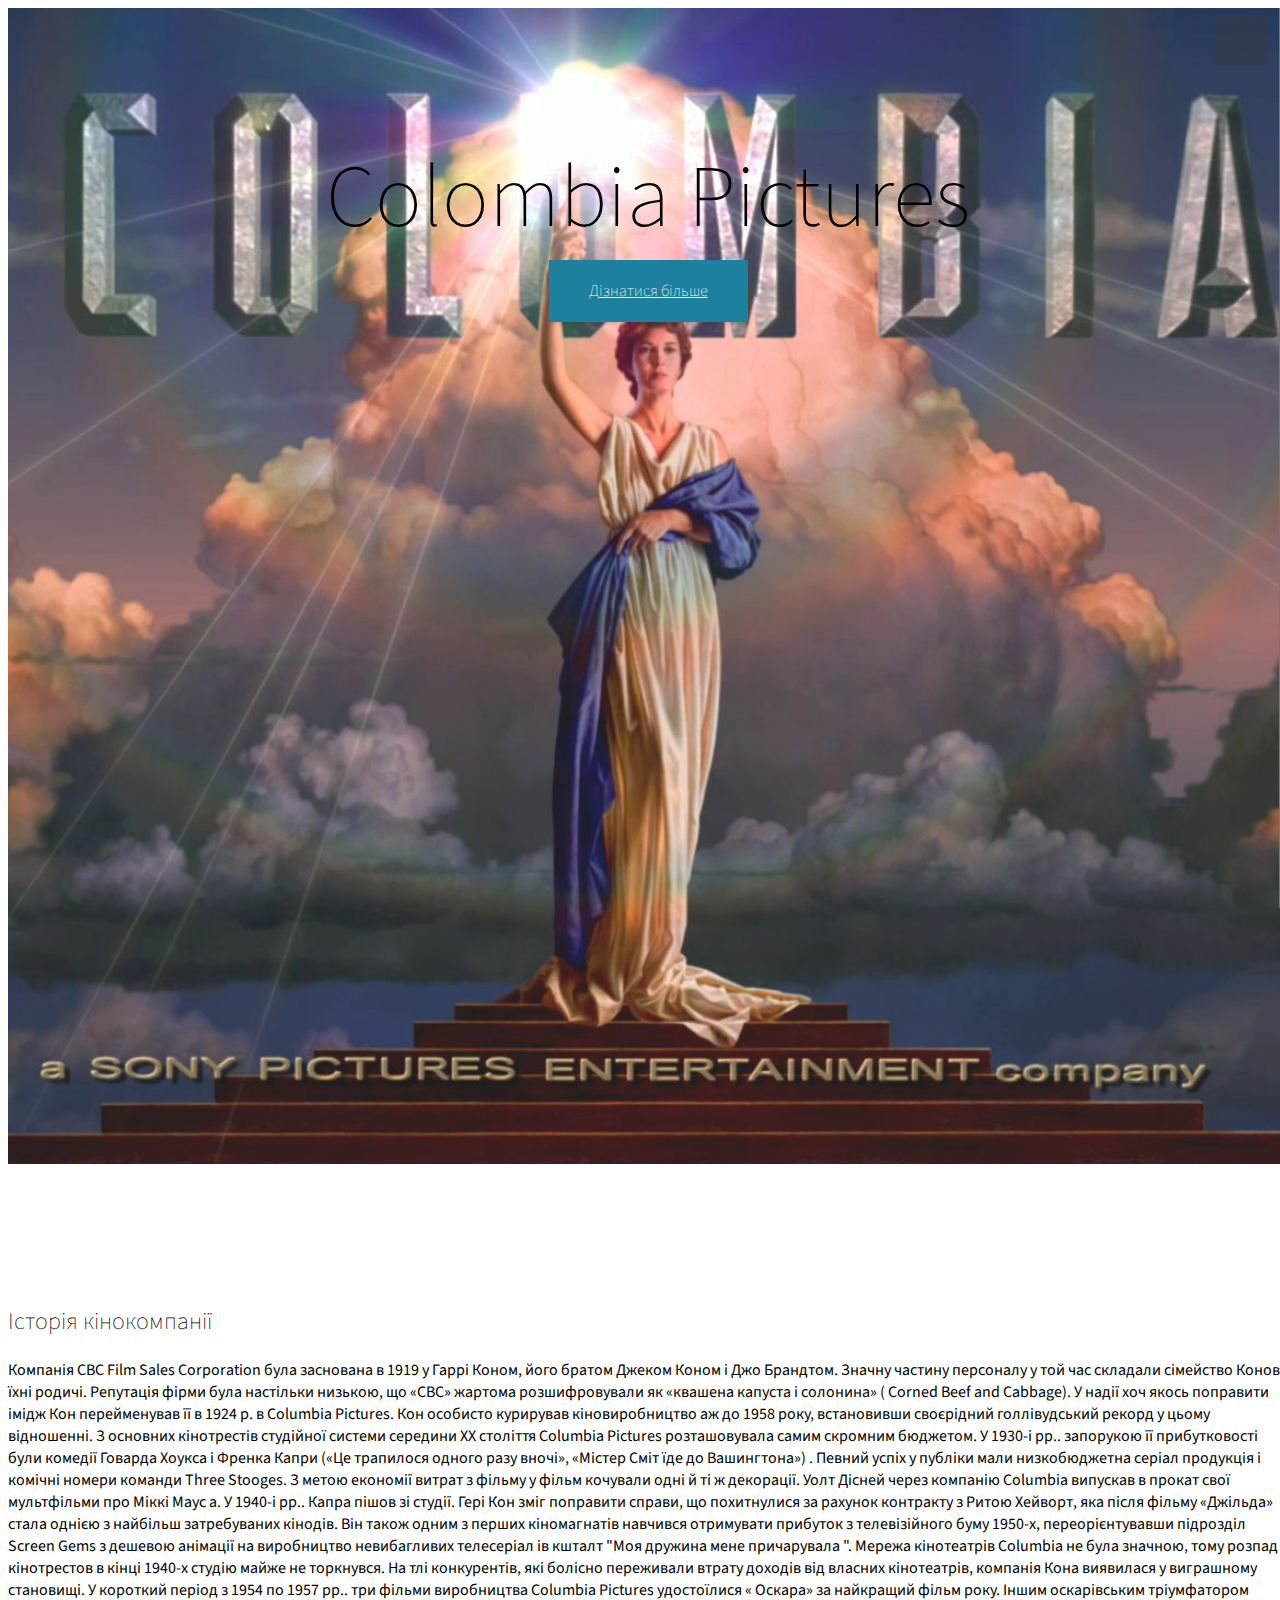
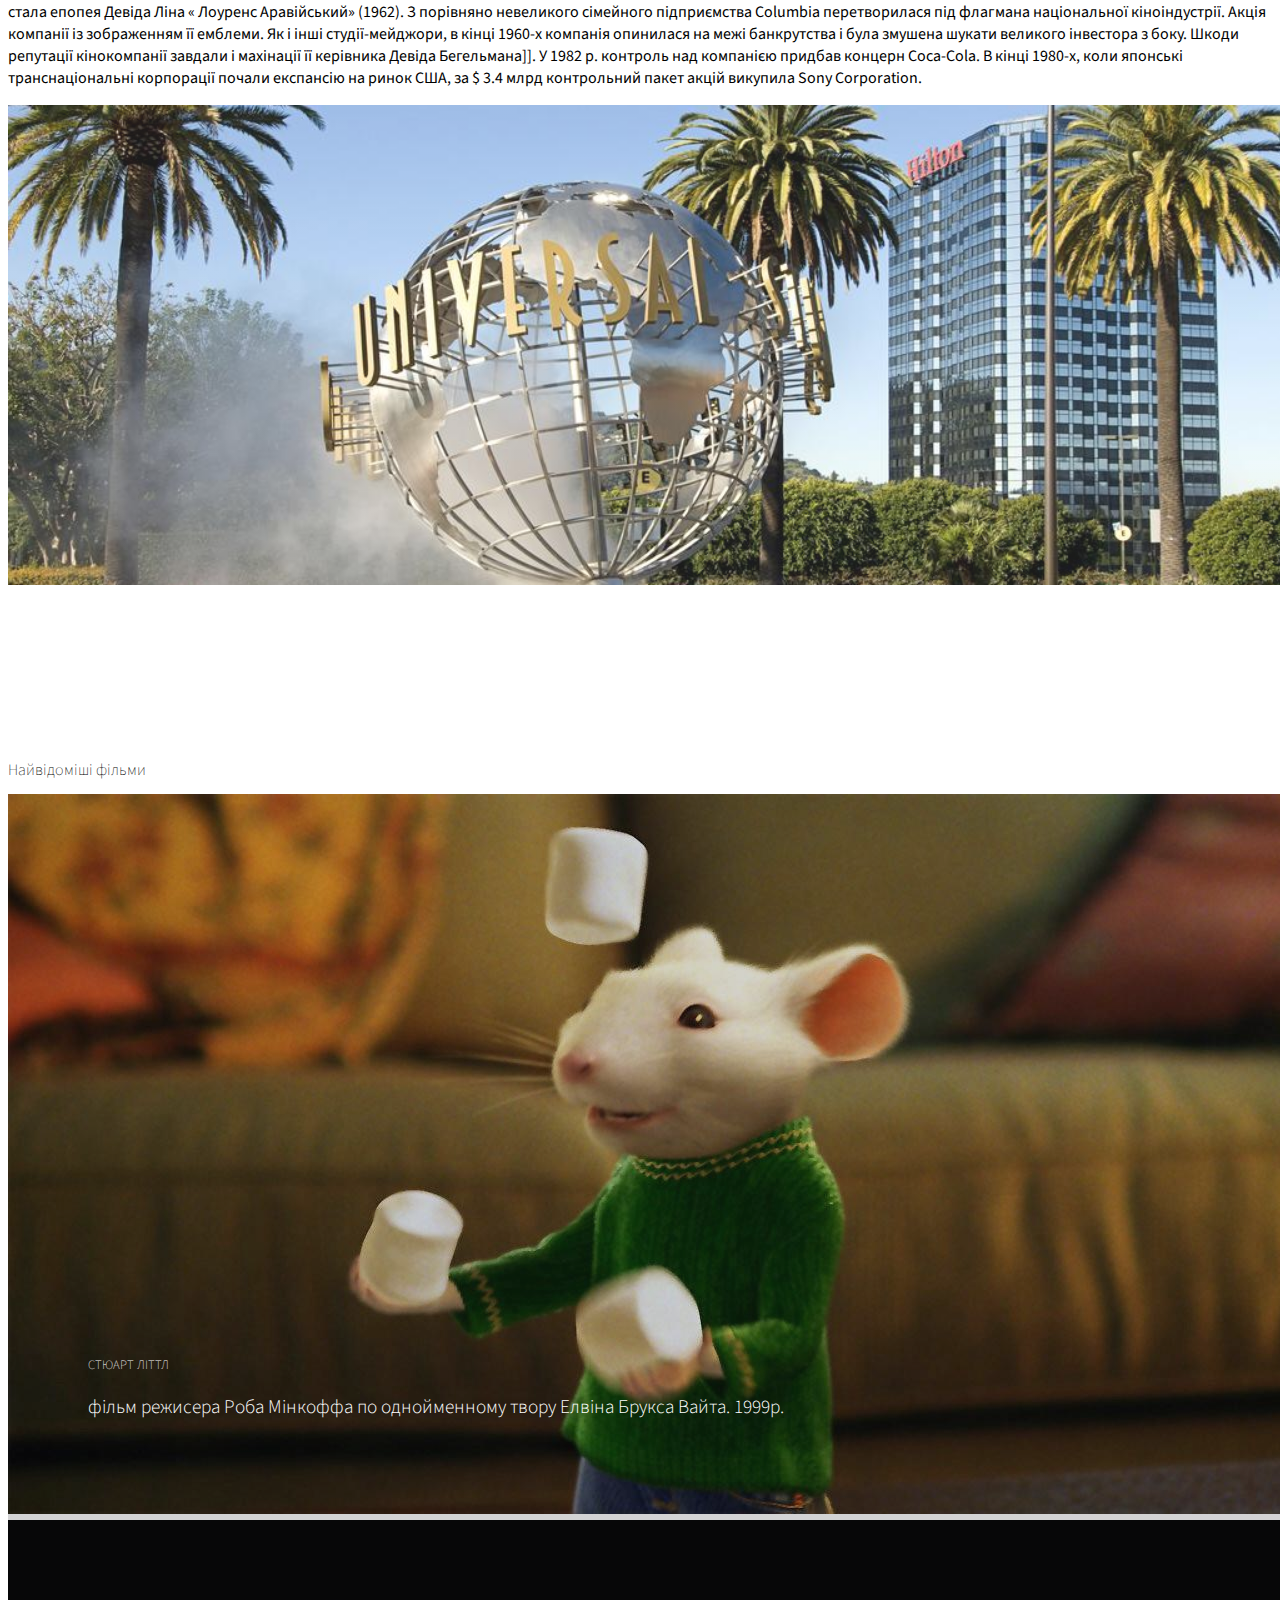
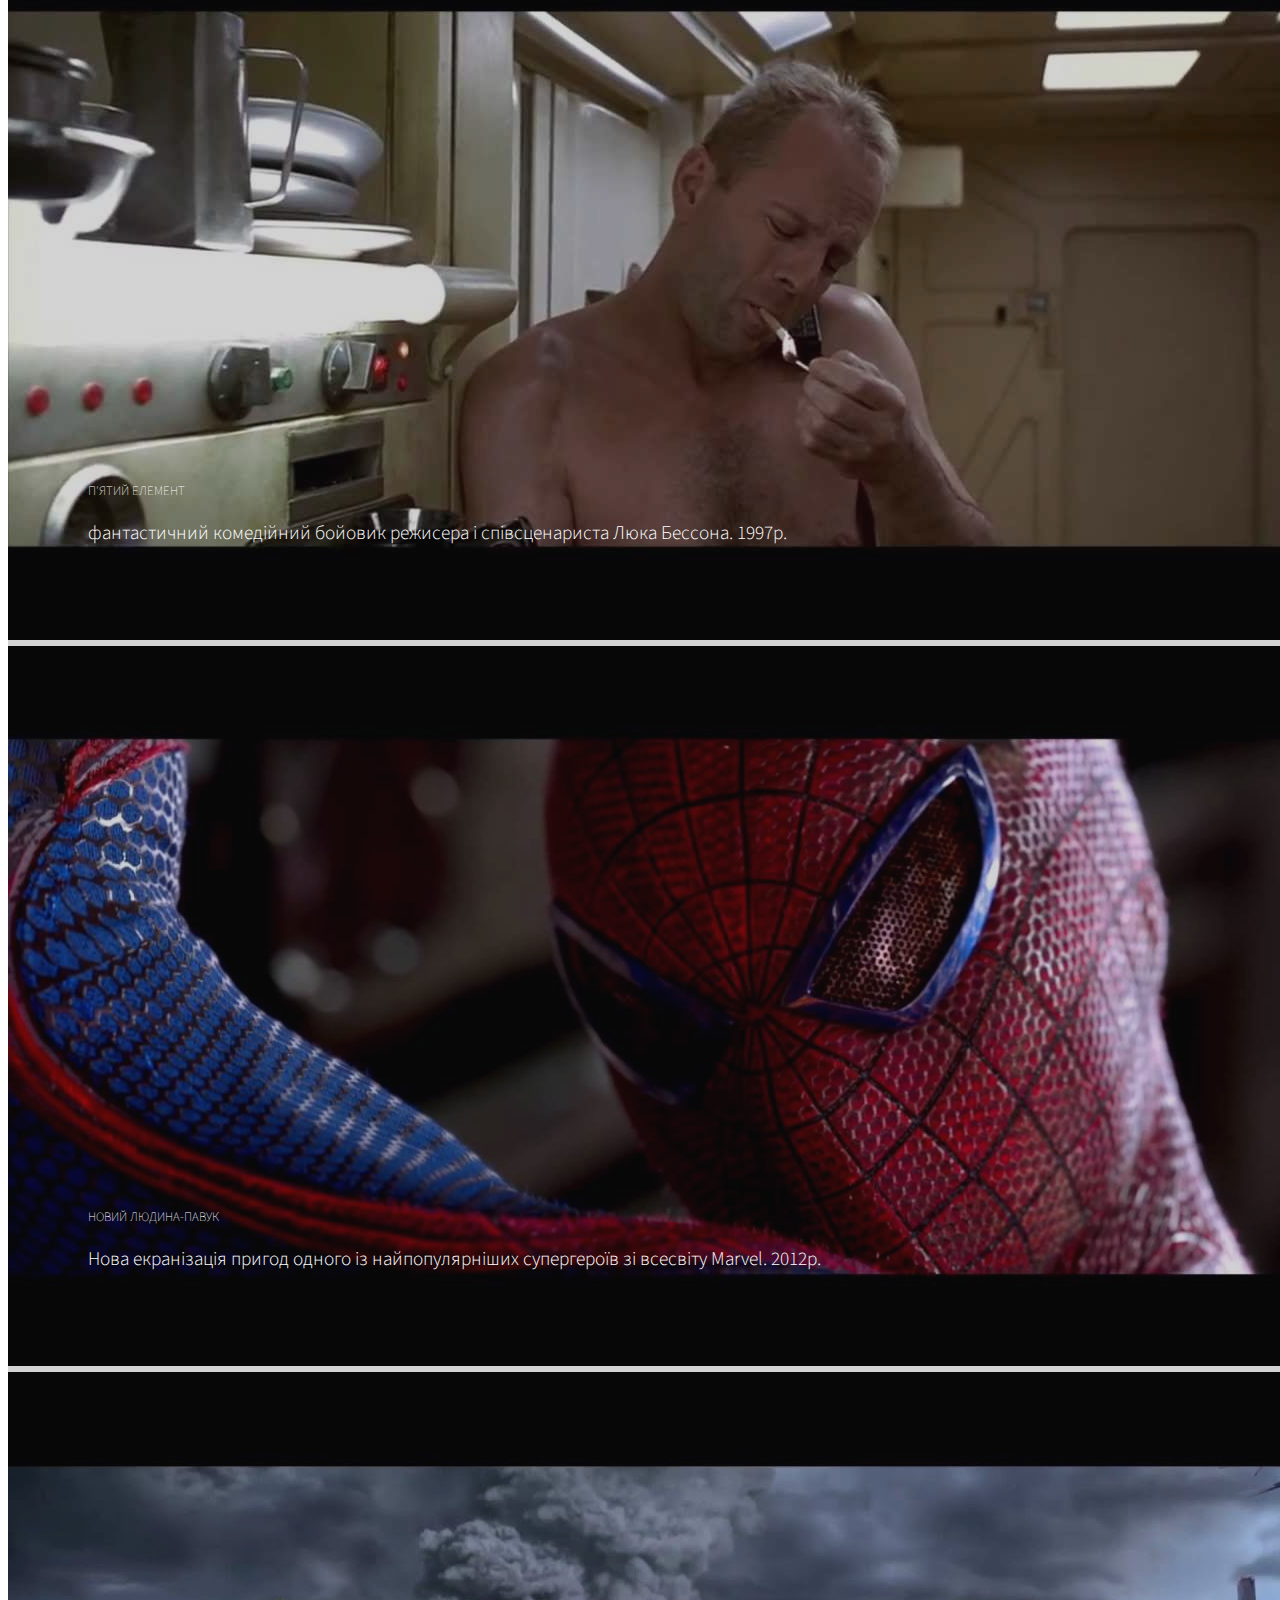
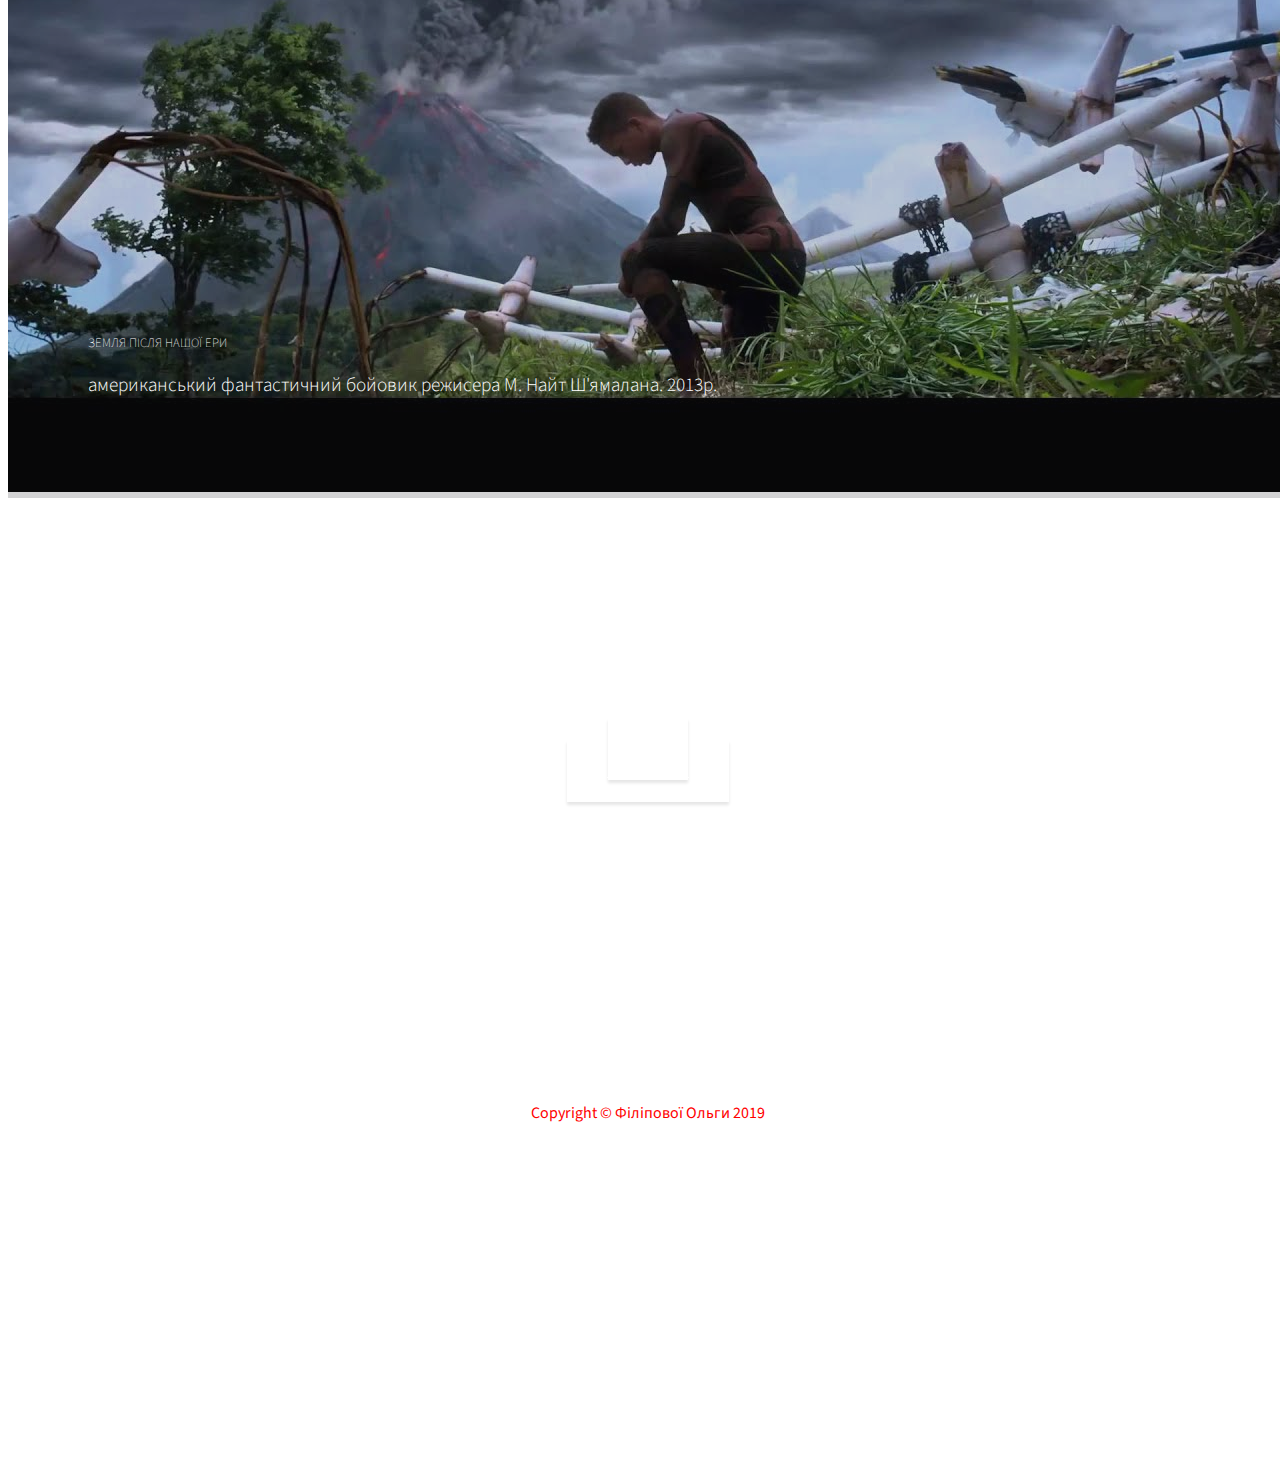
==== index.html @ 661732c3 "Add files via upload" ====
<!DOCTYPE html>
<html lang="en">

<head>

  <meta charset="utf-8">
  <meta name="viewport" content="width=device-width, initial-scale=1, shrink-to-fit=no">
  <meta name="description" content="">
  <meta name="author" content="">

  <title>Stylish Portfolio - Start Bootstrap Template</title>

  <!-- Bootstrap Core CSS -->
  <link href="vendor/bootstrap/css/bootstrap.min.css" rel="stylesheet">

  <!-- Custom Fonts -->
  <link href="vendor/fontawesome-free/css/all.min.css" rel="stylesheet" type="text/css">
  <link href="https://fonts.googleapis.com/css?family=Source+Sans+Pro:300,400,700,300italic,400italic,700italic" rel="stylesheet" type="text/css">
  <link href="vendor/simple-line-icons/css/simple-line-icons.css" rel="stylesheet">

  <!-- Custom CSS -->
  <link href="css/stylish-portfolio.min.css" rel="stylesheet">

</head>

<body id="page-top">

  <!-- Navigation -->
  <a class="menu-toggle rounded" href="#">
    <i class="fas fa-bars"></i>
  </a>
  <nav id="sidebar-wrapper">
    <ul class="sidebar-nav">
      <li class="sidebar-brand">
        <a class="js-scroll-trigger" href="#page-top">Colombia Pictures</a>
      </li>
      <li class="sidebar-nav-item">
        <a class="js-scroll-trigger" href="#page-top">Головна</a>
      </li>
      <li class="sidebar-nav-item">
        <a class="js-scroll-trigger" href="#about">Історія</a>
      </li>
      <li class="sidebar-nav-item">
      
      </li>
      <li class="sidebar-nav-item">
        <a class="js-scroll-trigger" href="#portfolio">Фільми</a>
      </li>
      <li class="sidebar-nav-item">
        <a class="js-scroll-trigger" href="#footer">Контакти</a>
      </li>
    </ul>
  </nav>

  <!-- Header -->
  <header class="masthead d-flex">
    <div class="container text-center">
	<center><h1 class="mb-1">Colombia Pictures</h1></center>
      
      <h3 class="mb-5">
      </h3>
     <center><a class="btn btn-primary btn-xl js-scroll-trigger" href="#about">Дізнатися більше</a></center>
    </div>
    <div class="overlay"></div>
  </header>

  <!-- About -->
  <section class="content-section bg-light" id="about">
    <div class="container text-center">
      <div class="row">
        <div class="col-lg-10 mx-auto">
          <h2>Історія кінокомпанії</h2>
          <p class="lead mb-5">Компанія CBC Film Sales Corporation була заснована в 1919 у Гаррі Коном, його братом Джеком Коном і Джо Брандтом. Значну частину персоналу у той час складали сімейство Конов і їхні родичі. Репутація фірми була настільки низькою, що «CBC» жартома розшифровували як «квашена капуста і солонина» ( Corned Beef and Cabbage). У надії хоч якось поправити імідж Кон перейменував її в 1924 р. в Columbia Pictures. Кон особисто курирував кіновиробництво аж до 1958 року, встановивши своєрідний голлівудський рекорд у цьому відношенні.

З основних кінотрестів студійної системи середини XX століття Columbia Pictures розташовувала самим скромним бюджетом. У 1930-і рр.. запорукою її прибутковості були комедії Говарда Хоукса і Френка Капри («Це трапилося одного разу вночі», «Містер Сміт їде до Вашингтона») . Певний успіх у публіки мали низкобюджетна серіал продукція і комічні номери команди Three Stooges. З метою економії витрат з фільму у фільм кочували одні й ті ж декорації. Уолт Дісней через компанію Columbia випускав в прокат свої мультфільми про Міккі Маус а.

У 1940-і рр.. Капра пішов зі студії. Гері Кон зміг поправити справи, що похитнулися за рахунок контракту з Ритою Хейворт, яка після фільму «Джільда» стала однією з найбільш затребуваних кінодів. Він також одним з перших кіномагнатів навчився отримувати прибуток з телевізійного буму 1950-х, переорієнтувавши підрозділ Screen Gems з дешевою анімації на виробництво невибагливих телесеріал ів кшталт "Моя дружина мене причарувала ".

Мережа кінотеатрів Columbia не була значною, тому розпад кінотрестов в кінці 1940-х студію майже не торкнувся. На тлі конкурентів, які болісно переживали втрату доходів від власних кінотеатрів, компанія Кона виявилася у виграшному становищі. У короткий період з 1954 по 1957 рр.. три фільми виробництва Columbia Pictures удостоїлися « Оскара» за найкращий фільм року. Іншим оскарівським тріумфатором стала епопея Девіда Ліна « Лоуренс Аравійський» (1962). З порівняно невеликого сімейного підприємства Columbia перетворилася під флагмана національної кіноіндустрії.


Акція компанії із зображенням її емблеми.
Як і інші студії-мейджори, в кінці 1960-х компанія опинилася на межі банкрутства і була змушена шукати великого інвестора з боку. Шкоди репутації кінокомпанії завдали і махінації її керівника Девіда Бегельмана]]. У 1982 р. контроль над компанією придбав концерн Coca-Cola. В кінці 1980-х, коли японські транснаціональні корпорації почали експансію на ринок США, за $ 3.4 млрд контрольний пакет акцій викупила Sony Corporation.
            


  <!-- Callout -->
  <section class="callout">
    <div class="container text-center">
      
    </div>
  </section>

  <!-- Portfolio -->
  <section class="content-section" id="portfolio">
    <div class="container">
      <div class="content-section-heading text-center">
        <h3 class="text-secondary mb-0">Portfolio</h3>
        <h2 class="mb-5">Найвідоміші фільми</h2>
		
      </div>
      <div class="row no-gutters">
        <div class="col-lg-6">
          <a class="portfolio-item" href="#">
            <span class="caption">
              <span class="caption-content">
                <left-side><h2>Стюарт Літтл</h2></left-side>
                <p class="mb-0">фільм режисера Роба Мінкоффа по однойменному твору Елвіна Брукса Вайта. 1999р.</p>
              </span>
            </span>
            <img class="img-fluid" src="img/portfolio-1.jpg" alt="">
          </a>
        </div>
        <div class="col-lg-6">
          <a class="portfolio-item" href="#">
            <span class="caption">
              <span class="caption-content">
                <right-side><h2>П'ятий елемент</h2></right-side>
                <p class="mb-0"> фантастичний комедійний бойовик режисера і співсценариста Люка Бессона. 1997р.</p>
              </span>
            </span>
            <img class="img-fluid" src="img/portfolio-2.jpg" alt="">
          </a>
        </div>
        <div class="col-lg-6">
          <a class="portfolio-item" href="#">
            <span class="caption">
              <span class="caption-content">
               <left-side><h2>Новий людина-павук</h2><left-side>
                <p class="mb-0">Нова екранізація пригод одного із найпопулярніших супергероїв зі всесвіту Marvel. 2012р.
</p>
              </span>
            </span>
            <img class="img-fluid" src="img/portfolio-3.jpg" alt="">
          </a>
        </div>
        <div class="col-lg-6">
          <a class="portfolio-item" href="#">
            <span class="caption">
              <span class="caption-content">
                <right-side><h2>Земля після нашої ери</h2></right-side>
                <p class="mb-0">американський фантастичний бойовик режисера М. Найт Ш'ямалана. 2013р.</p>
              </span>
            </span>
            <img class="img-fluid" src="img/portfolio-4.jpg" alt="">
          </a>
        </div>
      </div>
    </div>
  </section>

  <!-- Call to Action -->
  <section class="content-section bg-primary text-white">
    <div class="container text-center">
      <center><a href="#" class="btn btn-xl btn-dark"><div style="color:black">На початок!</a></center>
    </div>
  </section>
<!-- Footer -->
 <section class="content-section bg-light" id="footer">
  <footer class="footer text-center">
    
      </ul>
     <center><div style="color:red"<p class="text-muted small mb-0">Copyright &copy; Філіпової Ольги 2019</p></center>
    </div>
  </footer>

  <!-- Scroll to Top Button-->
  <a class="scroll-to-top rounded js-scroll-trigger" href="#page-top">
    <i class="fas fa-angle-up"></i>
  </a>

  <!-- Bootstrap core JavaScript -->
  <script src="vendor/jquery/jquery.min.js"></script>
  <script src="vendor/bootstrap/js/bootstrap.bundle.min.js"></script>

  <!-- Plugin JavaScript -->
  <script src="vendor/jquery-easing/jquery.easing.min.js"></script>

  <!-- Custom scripts for this template -->
  <script src="js/stylish-portfolio.min.js"></script>

</body>

</html>
---- css/stylish-portfolio.min.css ----
/*!
 * Start Bootstrap - Stylish Portfolio v5.0.3 (https://startbootstrap.com/template-overviews/stylish-portfolio)
 * Copyright 2013-2019 Start Bootstrap
 * Licensed under MIT (https://github.com/BlackrockDigital/startbootstrap-stylish-portfolio/blob/master/LICENSE)
 */body,html{width:100%;height:100%}body{font-family:'Source Sans Pro'}.btn-xl{padding:1.25rem 2.5rem}.content-section{padding-top:7.5rem;padding-bottom:7.5rem}.content-section-heading h2{font-size:1rem}.content-section-heading h3{font-size:1rem;text-transform:uppercase}h1,h2,h3,h4,h5,h6{font-weight:100}.text-faded{color:rgba(255,255,255,.7)}.map{height:30rem}@media (max-width:992px){.map{height:75%}}.map iframe{pointer-events:none}.scroll-to-top{position:fixed;right:15px;bottom:15px;display:none;width:50px;height:50px;text-align:center;color:#fff;background:rgba(52,58,64,.5);line-height:45px}.scroll-to-top:focus,.scroll-to-top:hover{color:##00a7d6}.scroll-to-top:hover{background:#343a40}.scroll-to-top i{font-weight:800}.masthead{min-height:30rem;position:relative;display:table;width:100%;height:auto;padding-top:8rem;padding-bottom:8rem;background:-webkit-gradient(linear,left top,right top,from(rgba(255,255,255,.1)),to(rgba(255,255,255,.1))),url(../img/bg-masthead.jpg);background:linear-gradient(90deg,rgba(255,255,255,.1) 0,rgba(255,255,255,.1) 100%),url(../img/bg-masthead.jpg);background-position:center center;background-repeat:no-repeat;background-size:cover}.masthead h1{font-size:4rem;margin:0;padding:0}@media (min-width:992px){.masthead{height:100vh}.masthead h1{font-size:5.5rem}}#sidebar-wrapper{position:fixed;z-index:2;right:0;width:250px;height:100%;-webkit-transition:all .4s ease 0s;transition:all .4s ease 0s;-webkit-transform:translateX(250px);transform:translateX(250px);background:#1d809f;border-left:1px solid rgba(255,255,255,.1)}.sidebar-nav{position:absolute;top:0;width:250px;margin:0;padding:0;list-style:none}.sidebar-nav li.sidebar-nav-item a{display:block;text-decoration:none;color:#fff;padding:15px}.sidebar-nav li a:hover{text-decoration:none;color:#fff;background:rgba(255,255,255,.2)}.sidebar-nav li a:active,.sidebar-nav li a:focus{text-decoration:none}.sidebar-nav>.sidebar-brand{font-size:1.2rem;background:rgba(52,58,64,.1);height:80px;line-height:50px;padding-top:15px;padding-bottom:15px;padding-left:15px}.sidebar-nav>.sidebar-brand a{color:#fff}.sidebar-nav>.sidebar-brand a:hover{color:#fff;background:0 0}#sidebar-wrapper.active{right:250px;width:250px;-webkit-transition:all .4s ease 0s;transition:all .4s ease 0s}.menu-toggle{position:fixed;right:15px;top:15px;width:50px;height:50px;text-align:center;color:#fff;background:rgba(52,58,64,.5);line-height:50px;z-index:999}.menu-toggle:focus,.menu-toggle:hover{color:#fff}.menu-toggle:hover{background:#343a40}.service-icon{background-color:#fff;color:#1d809f;height:7rem;width:7rem;display:block;line-height:7.5rem;font-size:2.25rem;-webkit-box-shadow:0 3px 3px 0 rgba(0,0,0,.1);box-shadow:0 3px 3px 0 rgba(0,0,0,.1)}.callout{padding:15rem 0;background:-webkit-gradient(linear,left top,right top,from(rgba(255,255,255,.1)),to(rgba(255,255,255,.1))),url(../img/bg-callout.jpg);background:linear-gradient(90deg,rgba(255,255,255,.1) 0,rgba(255,255,255,.1) 100%),url(../img/bg-callout.jpg);background-position:center center;background-repeat:no-repeat;background-size:cover}.callout h2{font-size:3.5rem;font-weight:700;display:block;max-width:30rem}.portfolio-item{display:block;position:relative;overflow:hidden;max-width:530px;margin:auto auto 1rem}.portfolio-item .caption{display:-webkit-box;display:-ms-flexbox;display:flex;height:100%;width:100%;background-color:rgba(33,37,41,.2);position:absolute;top:0;bottom:0;z-index:1}.portfolio-item .caption .caption-content{color:#fff;margin:auto 2rem 2rem}.portfolio-item .caption .caption-content h2{font-size:.8rem;text-transform:uppercase}.portfolio-item .caption .caption-content p{font-weight:300;font-size:1.2rem}@media (min-width:992px){.portfolio-item{max-width:none;margin:0}.portfolio-item .caption{-webkit-transition:-webkit-clip-path .25s ease-out,background-color .7s;-webkit-clip-path:inset(0);clip-path:inset(0)}.portfolio-item .caption .caption-content{-webkit-transition:opacity .25s;transition:opacity .25s;margin-left:5rem;margin-right:5rem;margin-bottom:5rem}.portfolio-item img{-webkit-transition:-webkit-clip-path .25s ease-out;-webkit-clip-path:inset(-1px);clip-path:inset(-1px)}.portfolio-item:hover img{-webkit-clip-path:inset(2rem);clip-path:inset(2rem)}.portfolio-item:hover .caption{background-color:rgba(29,128,159,.9);-webkit-clip-path:inset(2rem);clip-path:inset(2rem)}}footer.footer{padding-top:5rem;padding-bottom:5rem}footer.footer .social-link{display:block;height:4rem;width:4rem;line-height:4.3rem;font-size:1.5rem;background-color:#1d809f;-webkit-transition:background-color .15s ease-in-out;transition:background-color .15s ease-in-out;-webkit-box-shadow:0 3px 3px 0 rgba(0,0,0,.1);box-shadow:0 3px 3px 0 rgba(0,0,0,.1)}footer.footer .social-link:hover{background-color:#155d74;text-decoration:none}a{color:#1d809f}a:active,a:focus,a:hover{color:#155d74}.btn-primary{background-color:#1d809f!important;border-color:#1d809f!important;color:#fff!important}.btn-primary:active,.btn-primary:focus,.btn-primary:hover{background-color:#155d74!important;border-color:#155d74!important}.btn-secondary{background-color:#ecb807!important;border-color:#ecb807!important;color:#fff!important}.btn-secondary:active,.btn-secondary:focus,.btn-secondary:hover{background-color:#ba9106!important;border-color:#ba9106!important}.btn-dark{color:#fff!important}.btn{-webkit-box-shadow:0 3px 3px 0 rgba(0,0,0,.1);box-shadow:0 3px 3px 0 rgba(0,0,0,.1);font-weight:100}.bg-primary{background-color:#ffffff!important}.text-primary{color:#1d809f!important}.text-secondary{color:#ffffff!important}
  h1
  {
	  color: white
	  center
	  
  }
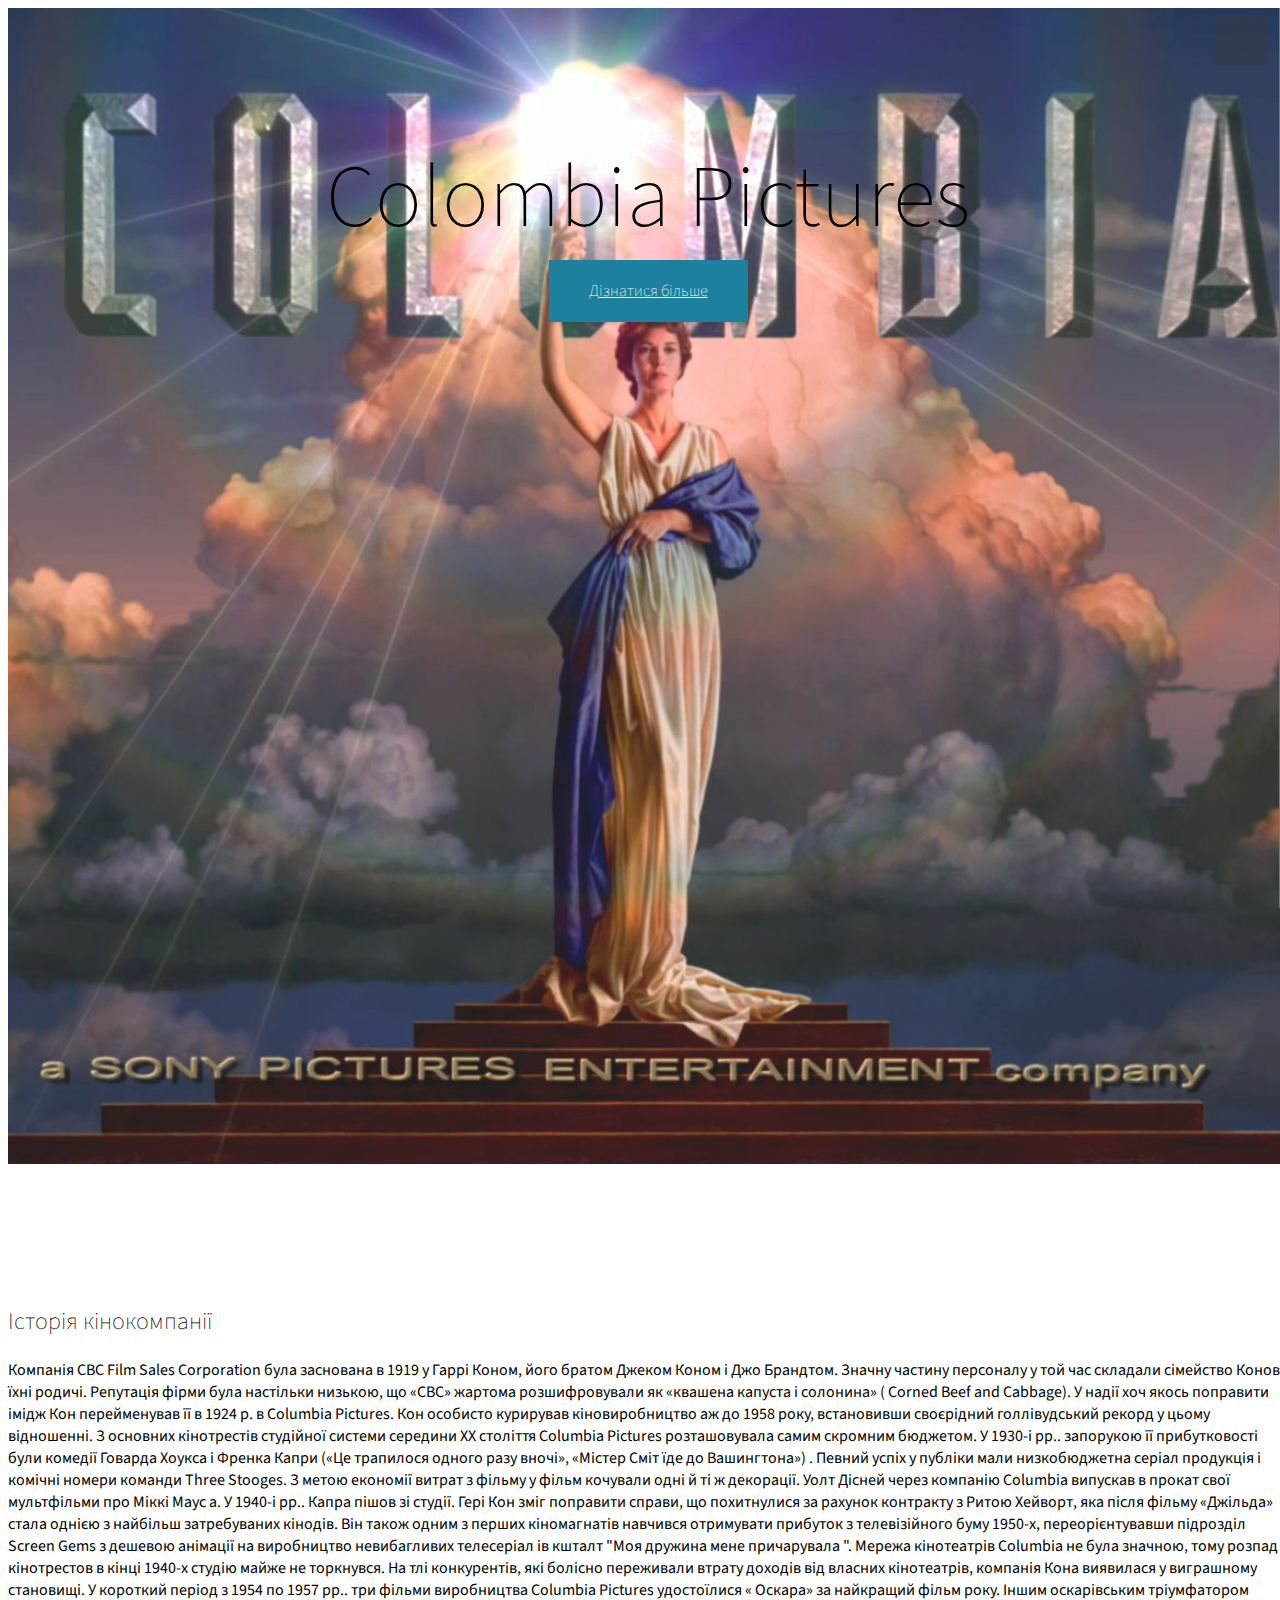
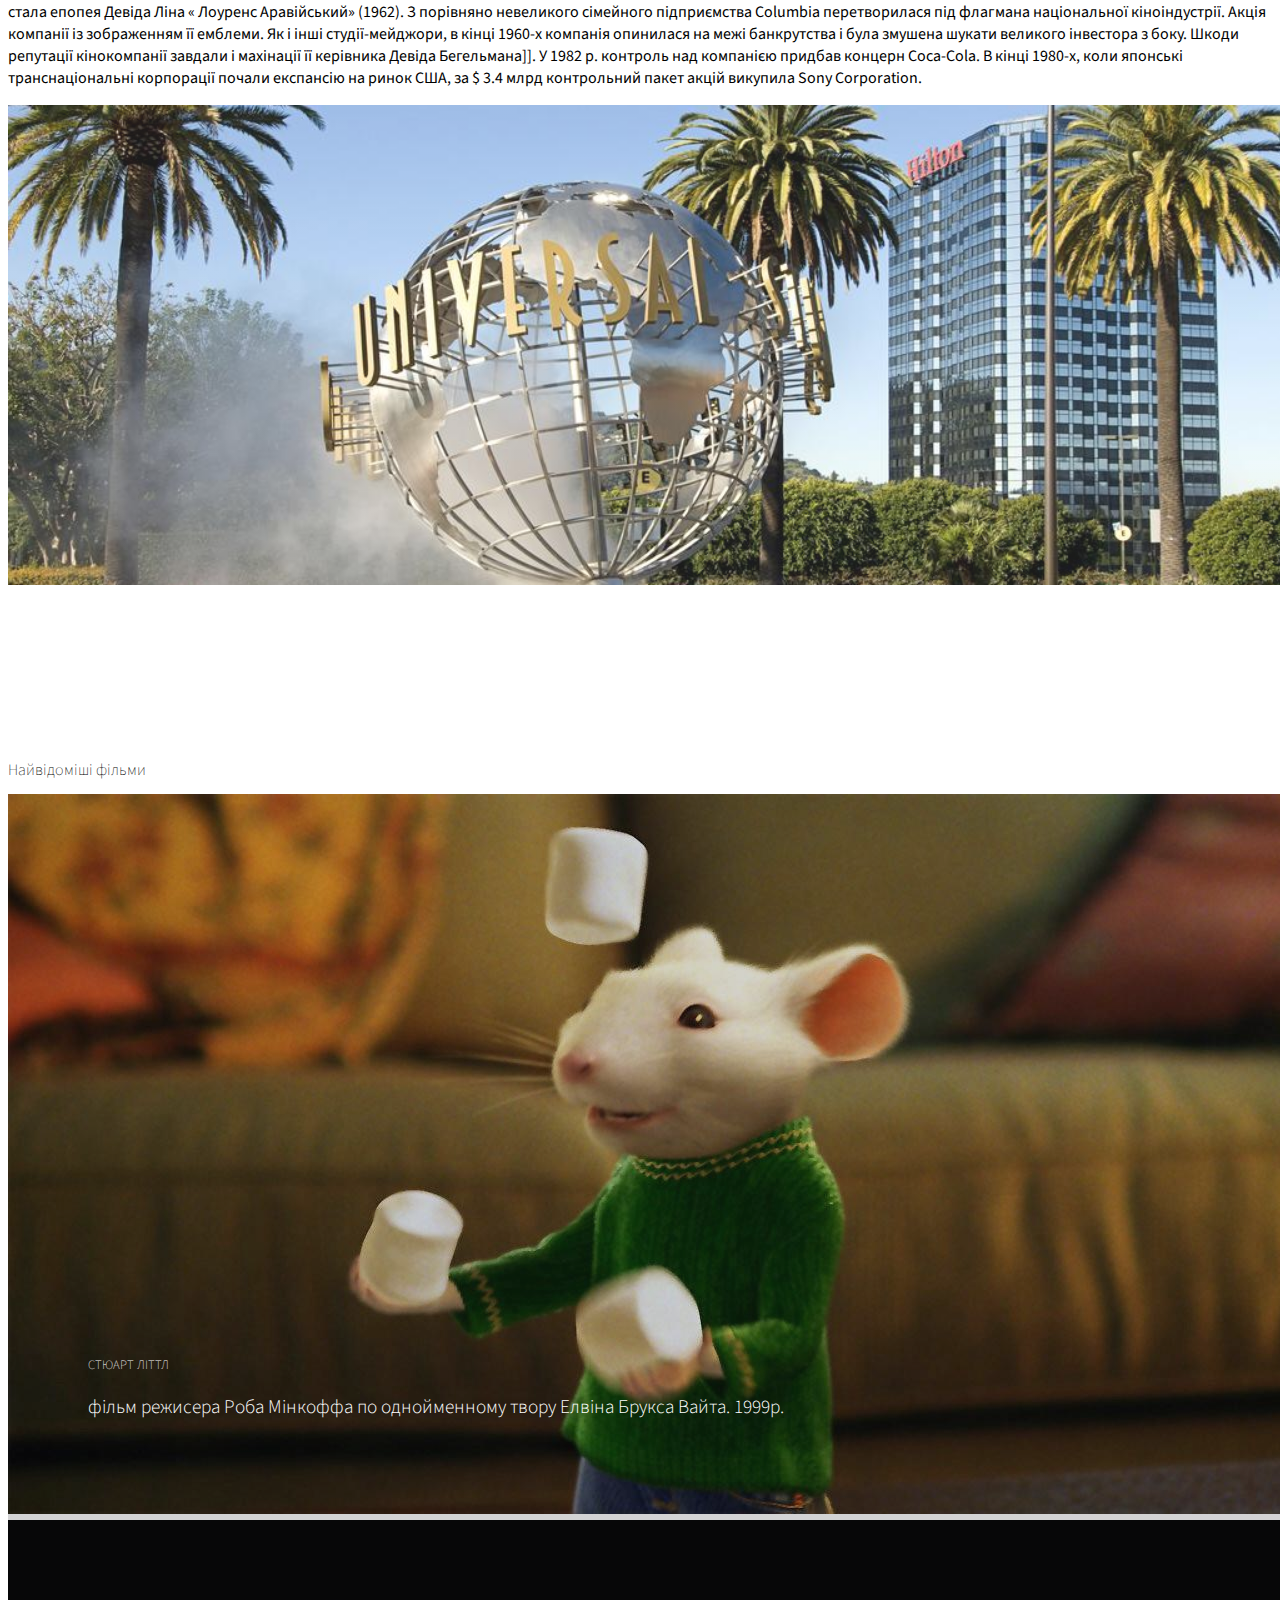
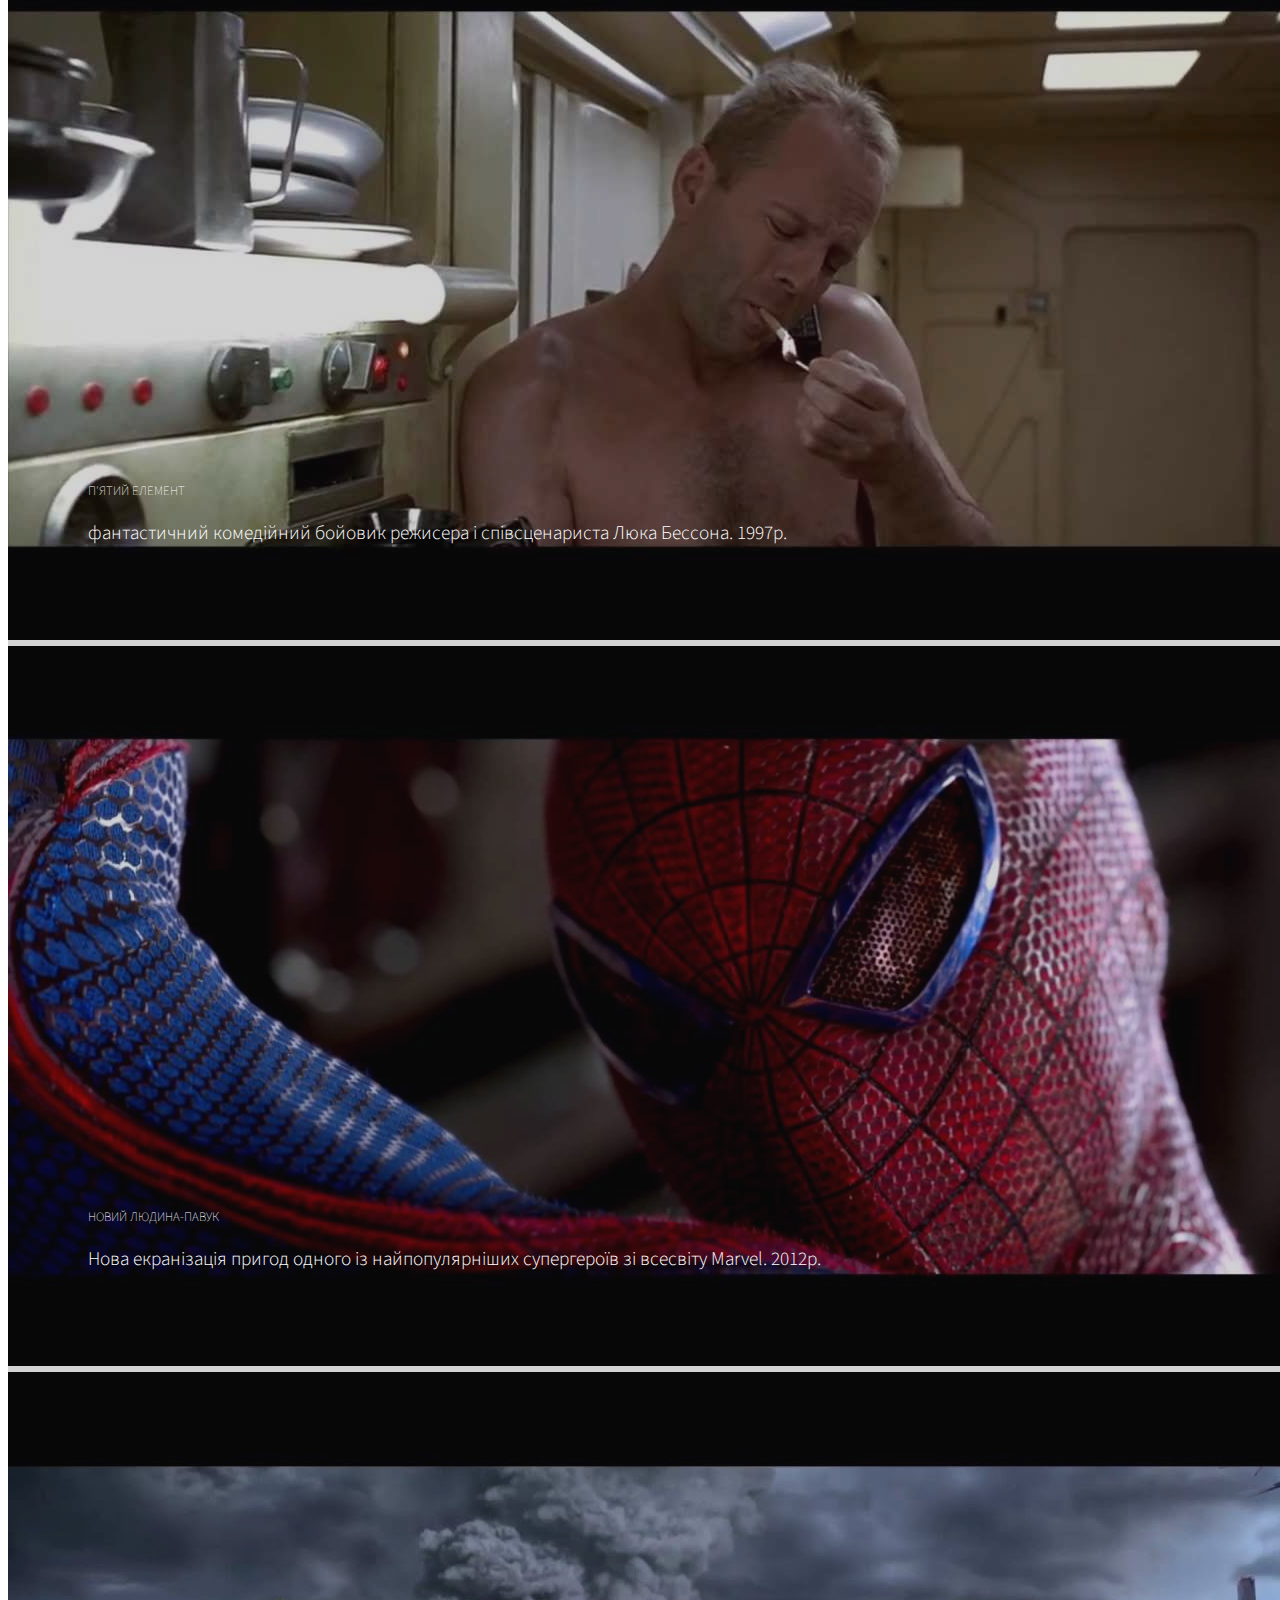
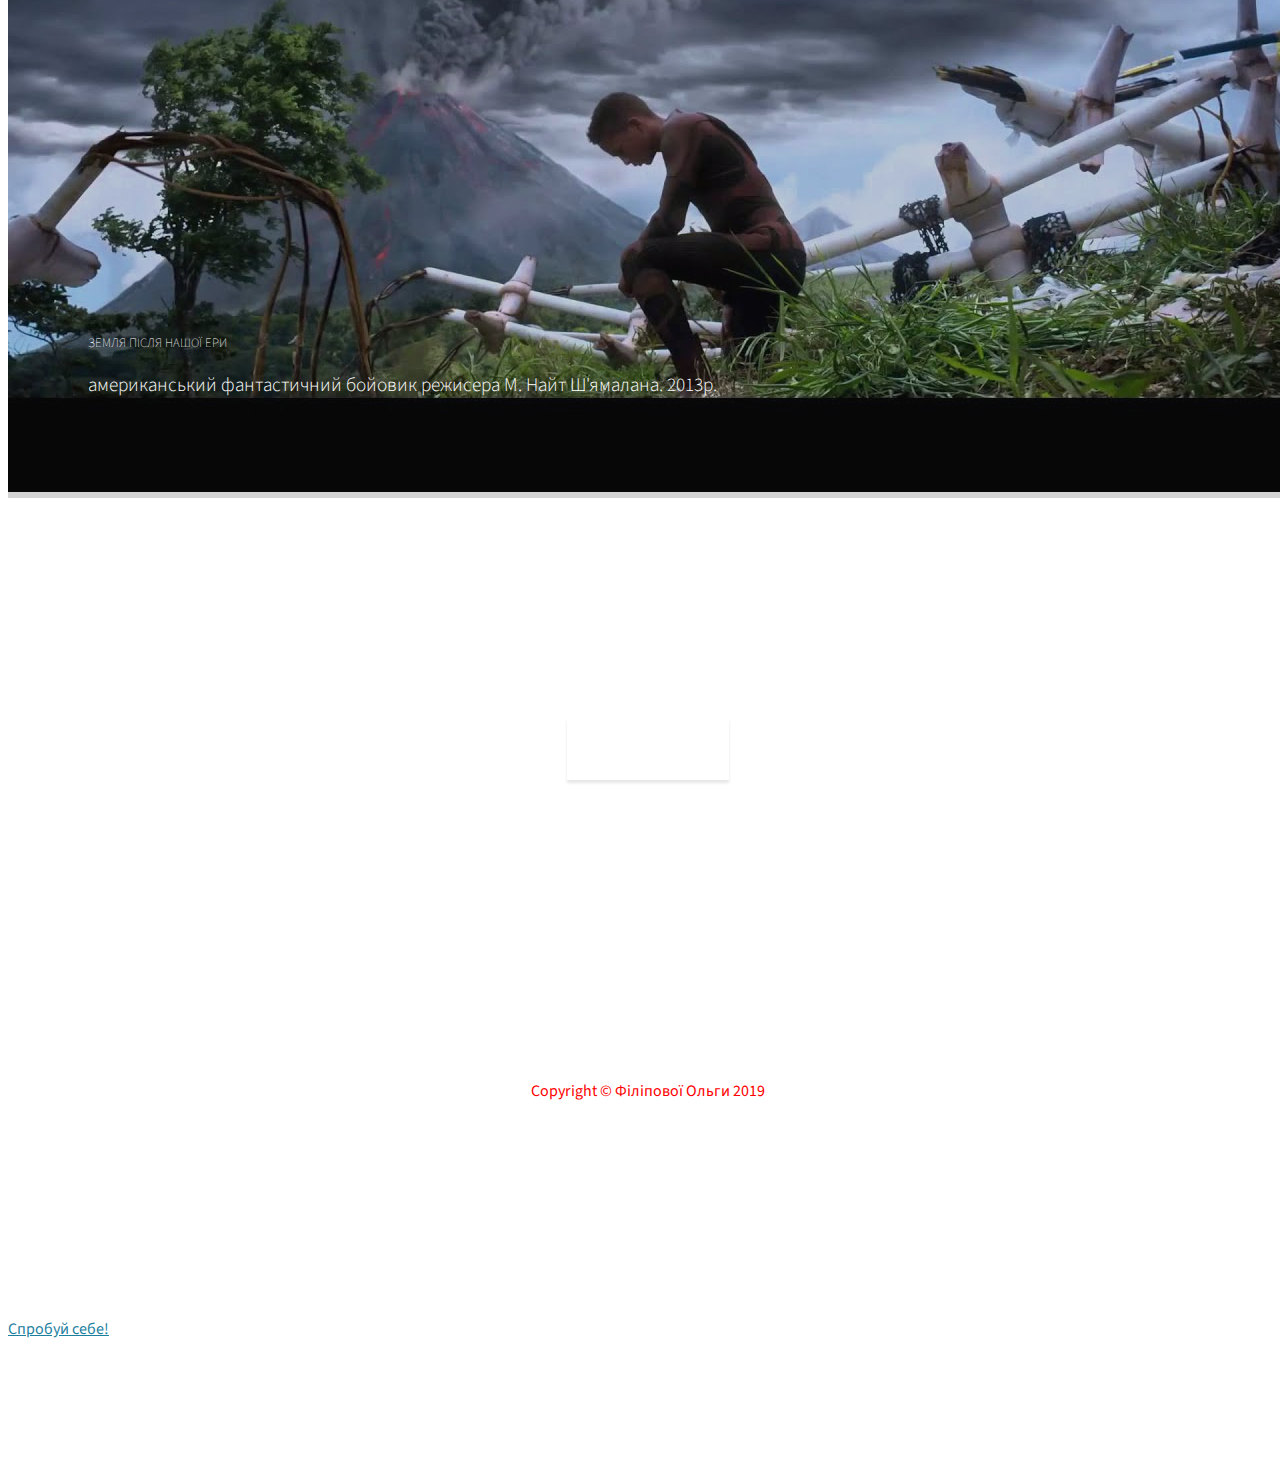
==== commit 1729d35d: "Update index.html" ====
--- a/index.html
+++ b/index.html
@@ -152,7 +152,7 @@
   <!-- Call to Action -->
   <section class="content-section bg-primary text-white">
     <div class="container text-center">
-      <center><a href="#" class="btn btn-xl btn-dark"><div style="color:black">На початок!</a></center>
+      <center><a href="#" class="btn btn-xl btn-dark" div style="color:black">На початок!</a></center>
     </div>
   </section>
 <!-- Footer -->
@@ -178,6 +178,7 @@
 
   <!-- Custom scripts for this template -->
   <script src="js/stylish-portfolio.min.js"></script>
+	  <a href="https://forms.gle/vN8bcfdpKTXUdZnr5">Спробуй себе!</a>
 
 </body>
 
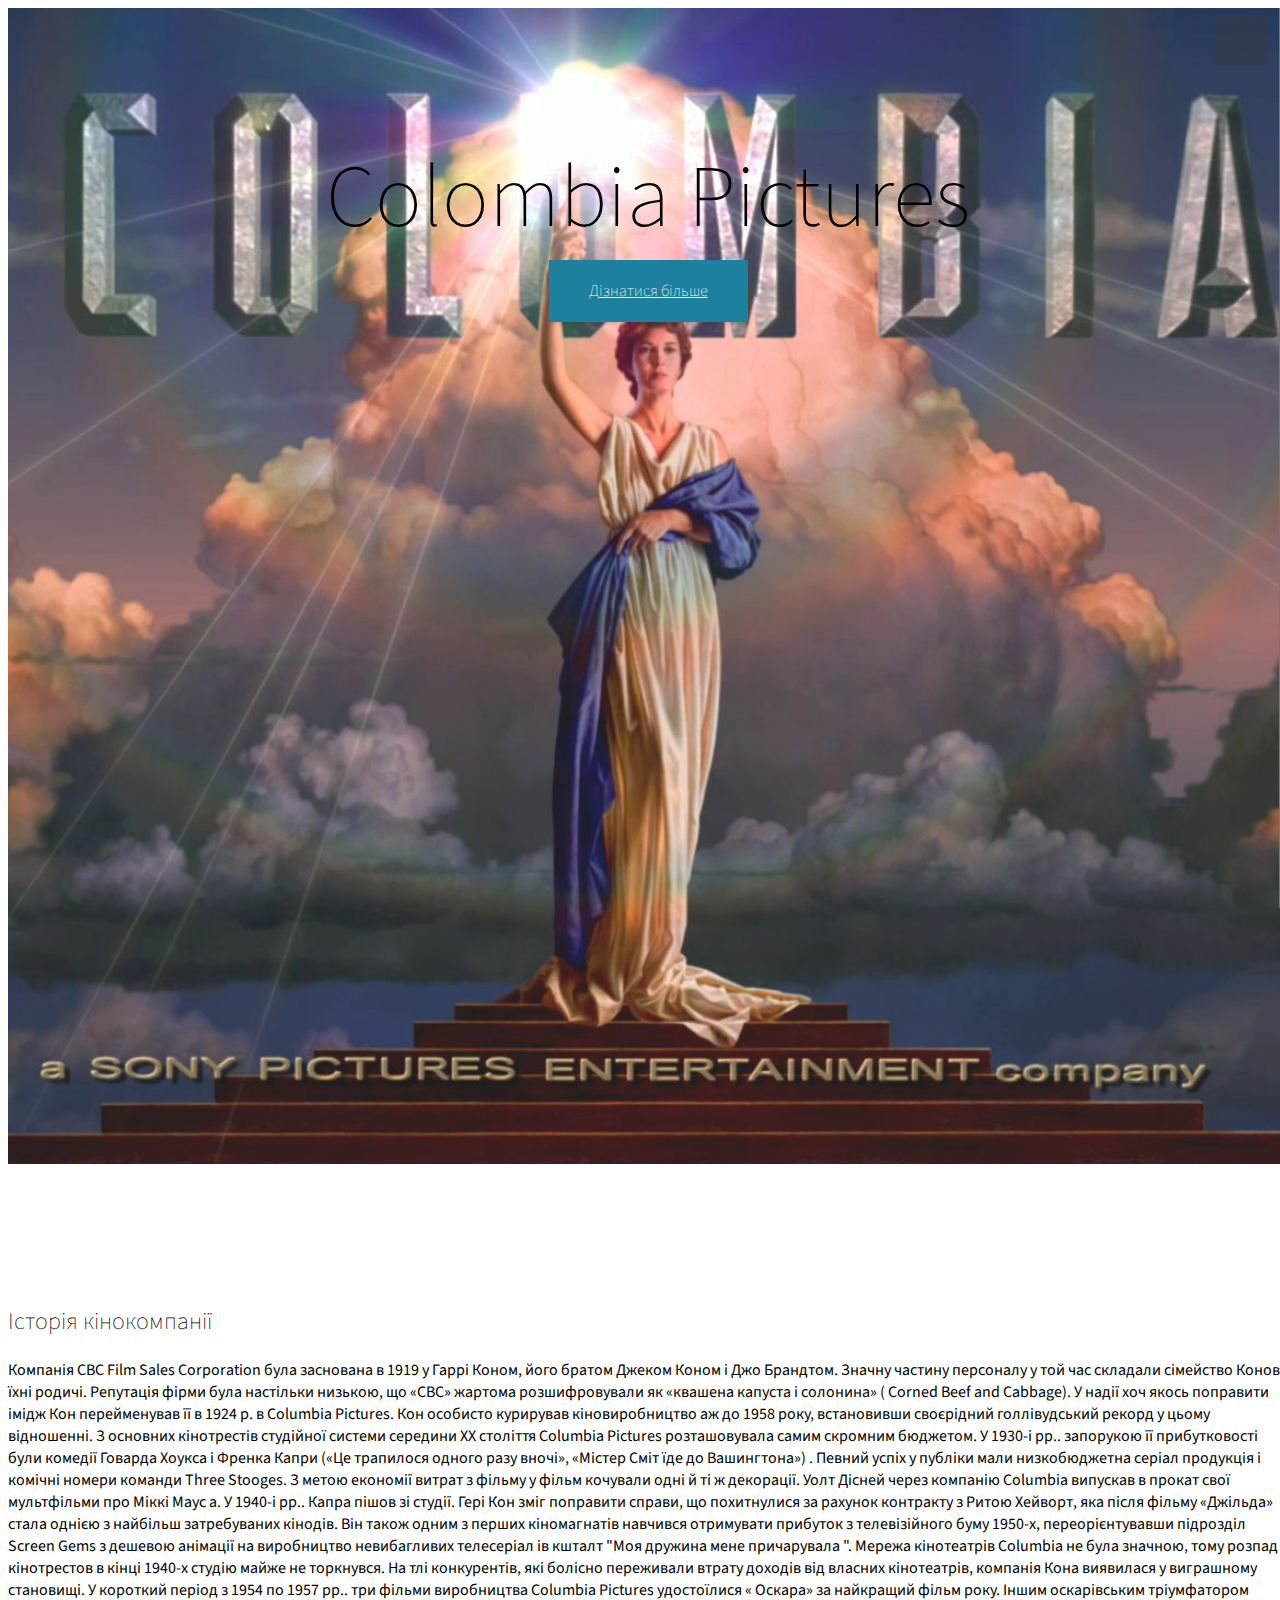
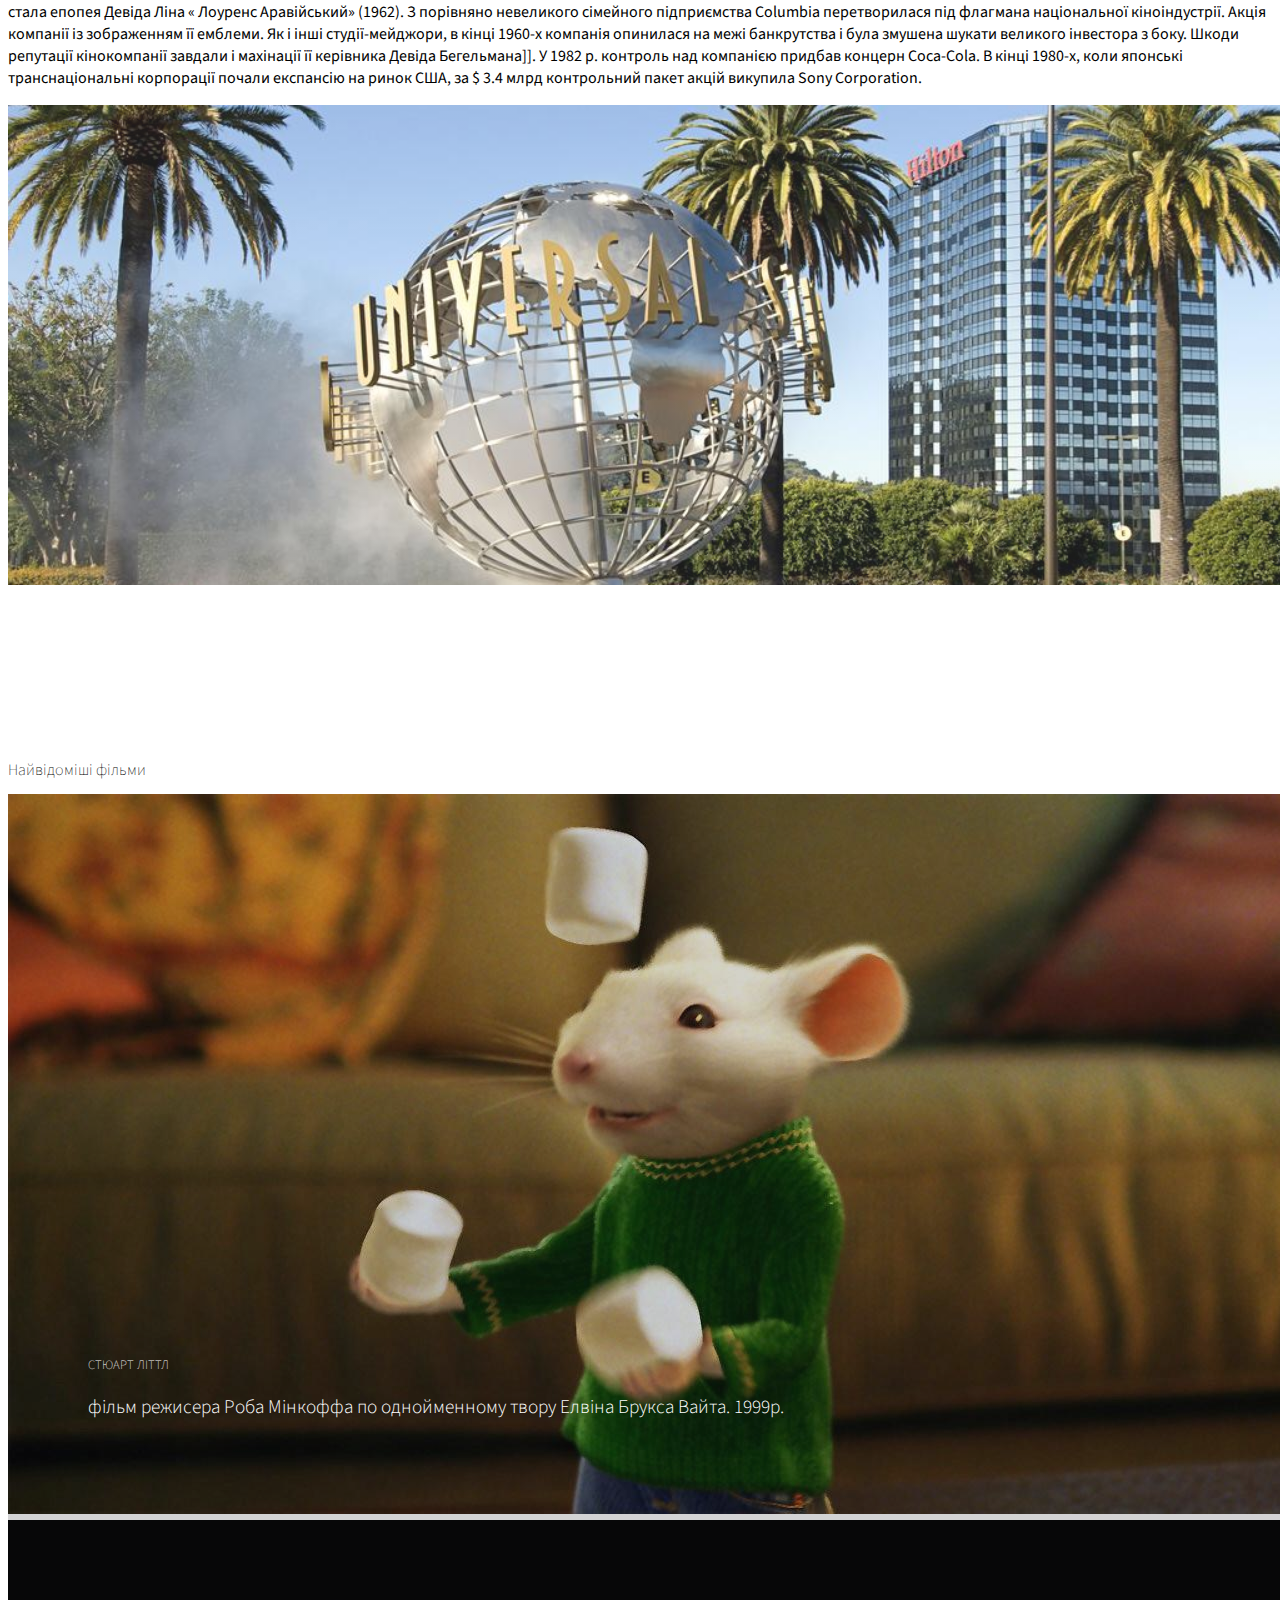
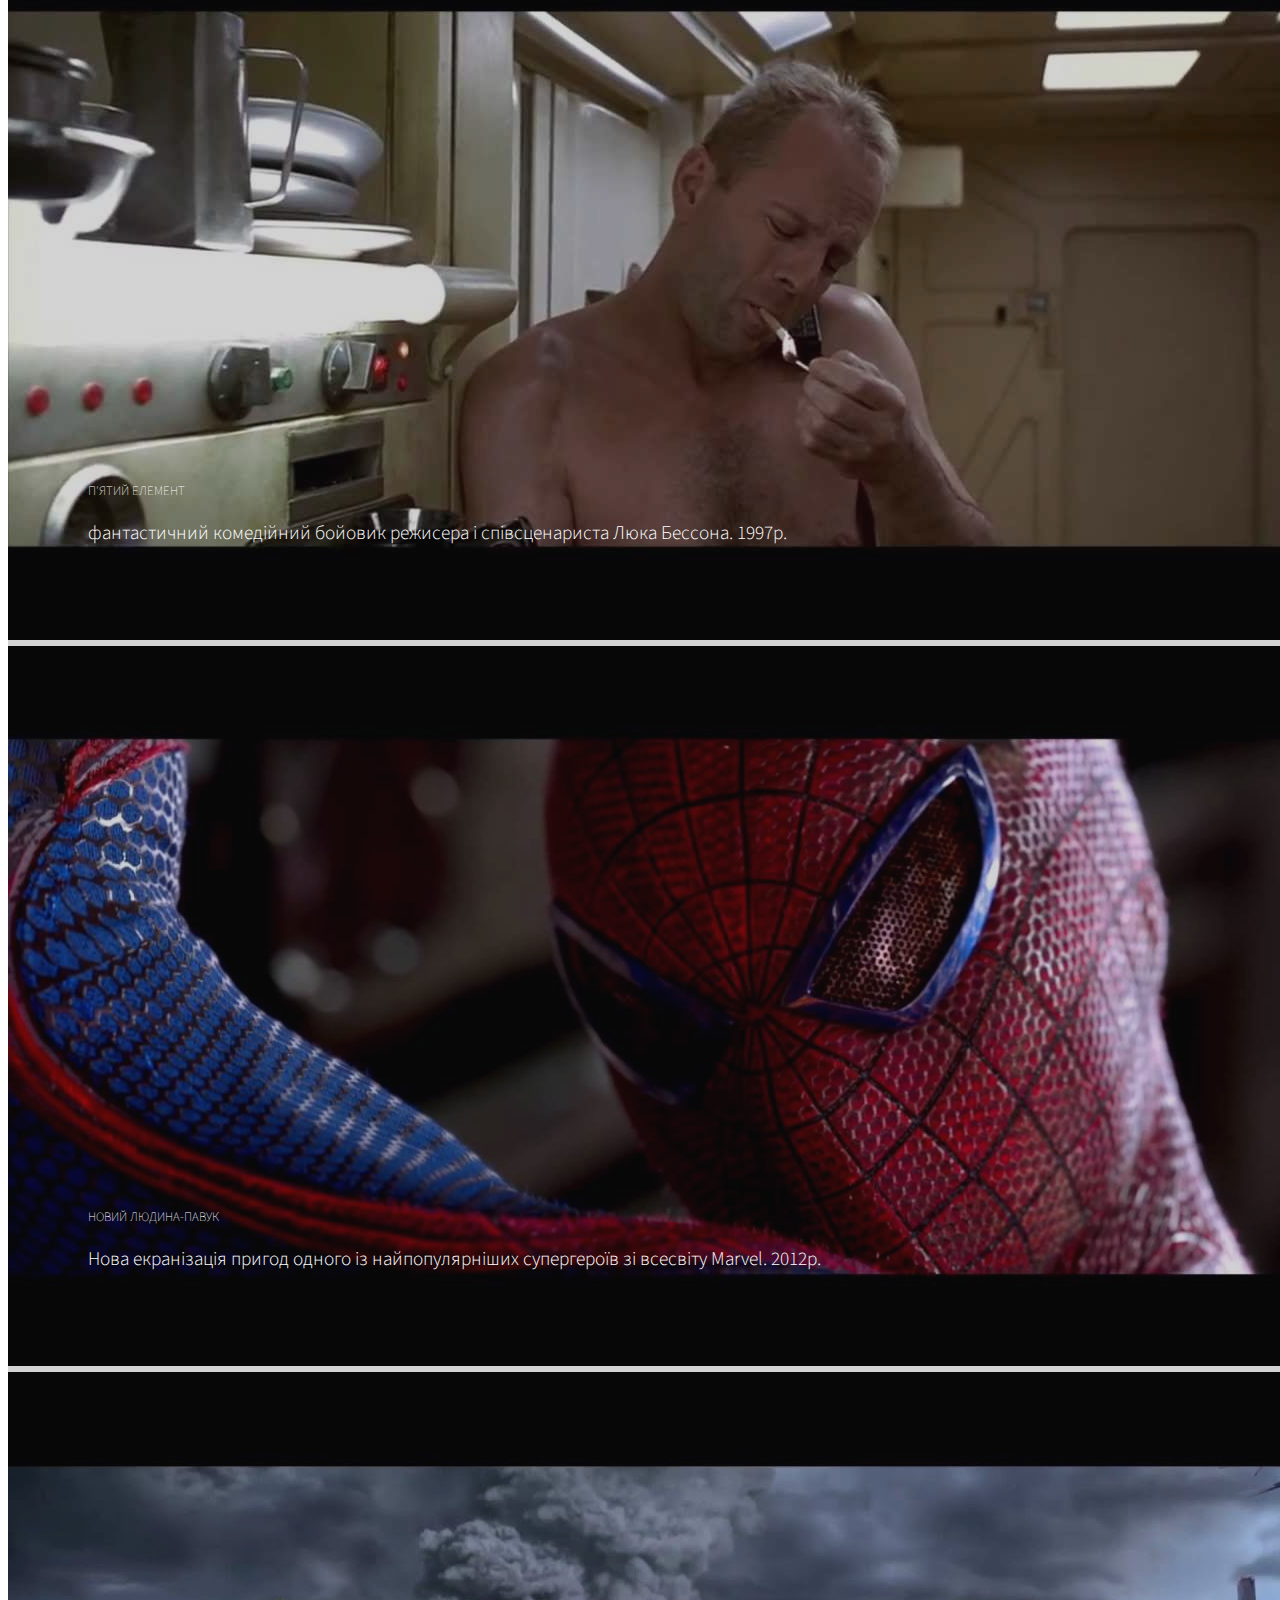
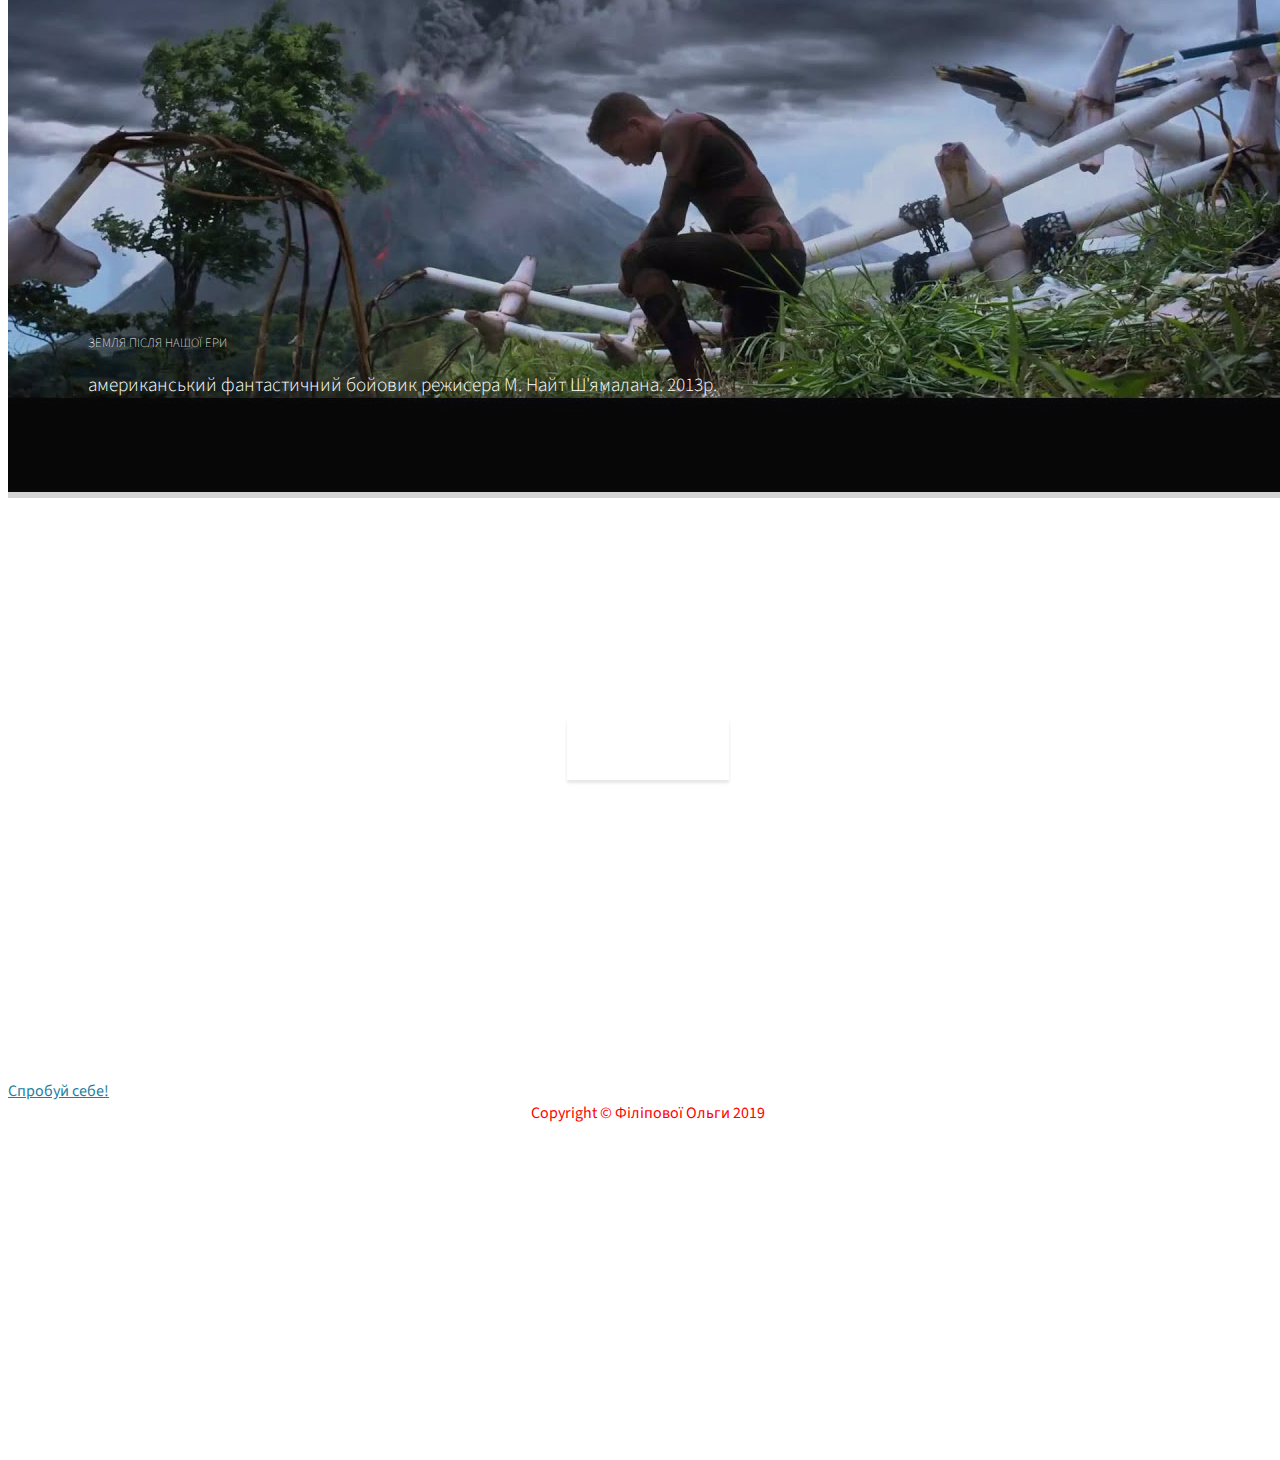
==== commit 51a37703: "Update index.html" ====
--- a/index.html
+++ b/index.html
@@ -158,6 +158,7 @@
 <!-- Footer -->
  <section class="content-section bg-light" id="footer">
   <footer class="footer text-center">
+	   <a href="https://forms.gle/vN8bcfdpKTXUdZnr5">Спробуй себе!</a>
     
       </ul>
      <center><div style="color:red"<p class="text-muted small mb-0">Copyright &copy; Філіпової Ольги 2019</p></center>
@@ -178,7 +179,7 @@
 
   <!-- Custom scripts for this template -->
   <script src="js/stylish-portfolio.min.js"></script>
-	  <a href="https://forms.gle/vN8bcfdpKTXUdZnr5">Спробуй себе!</a>
+
 
 </body>
 
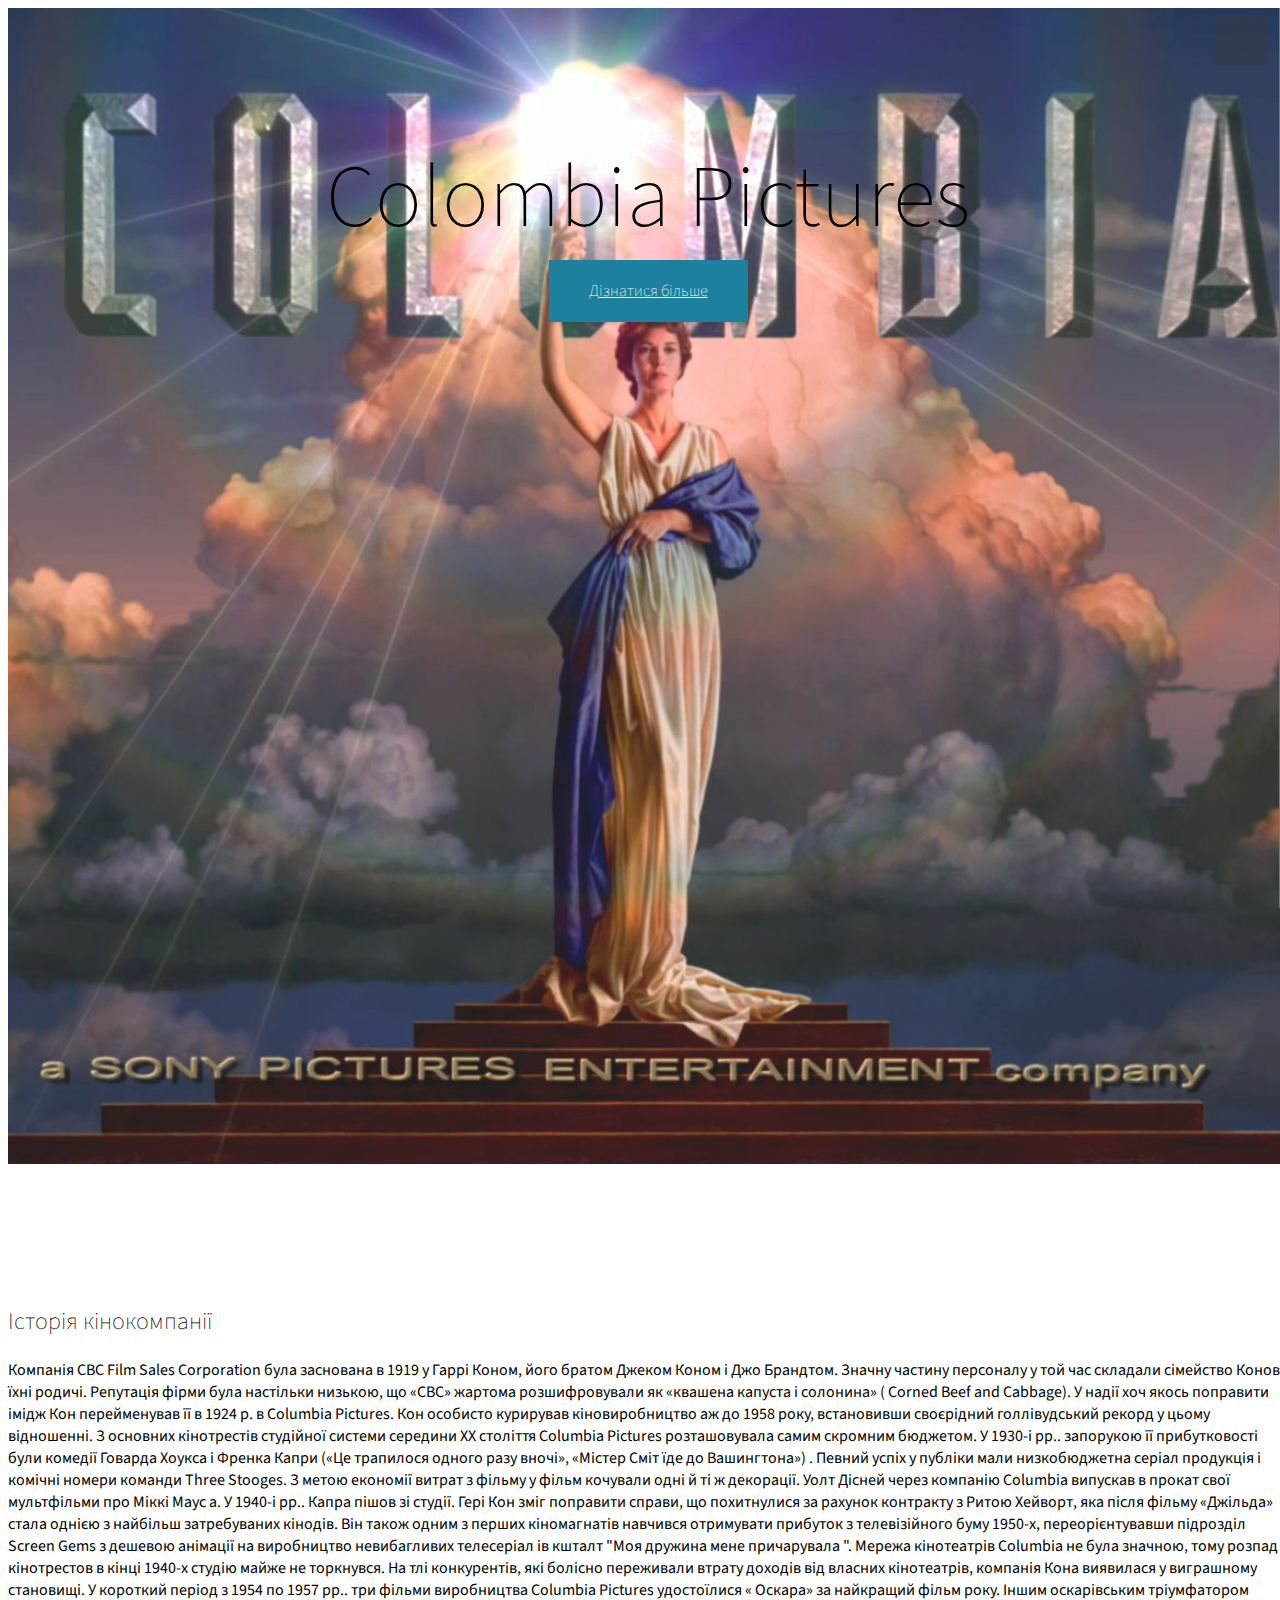
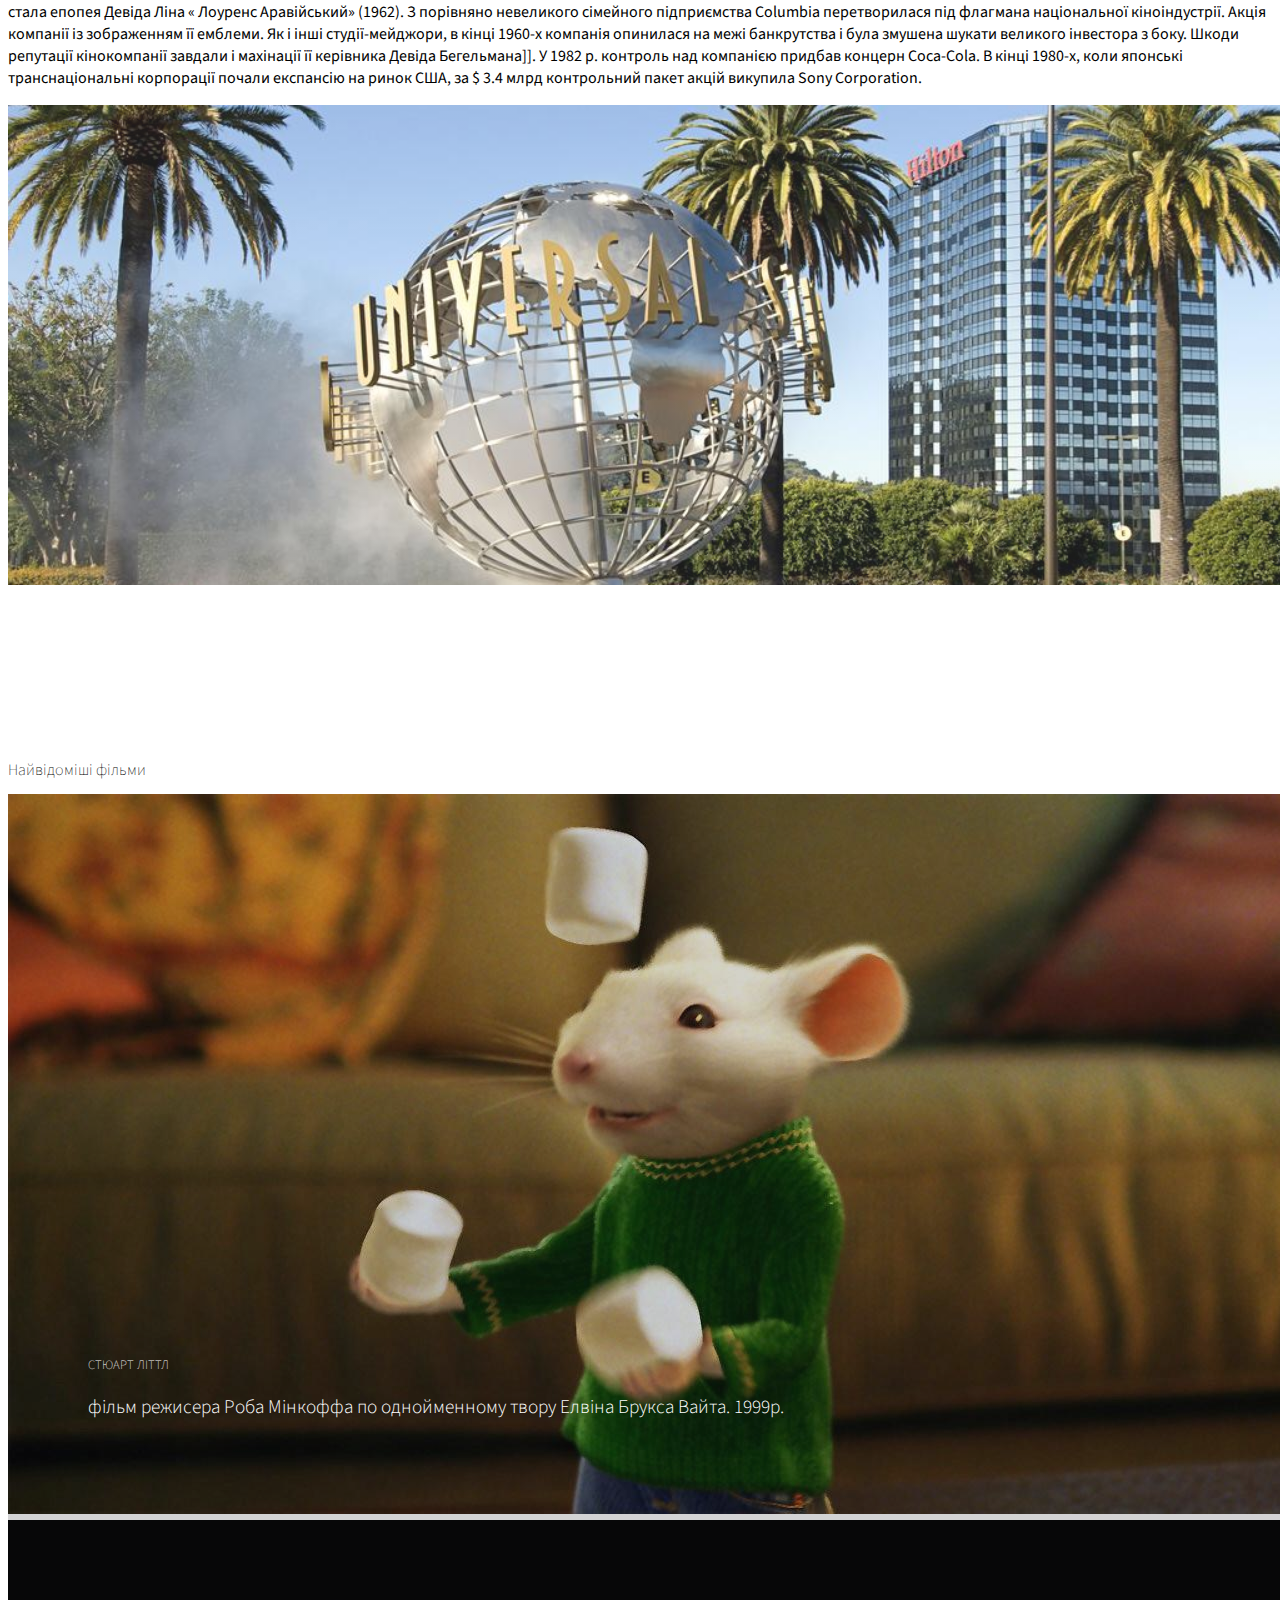
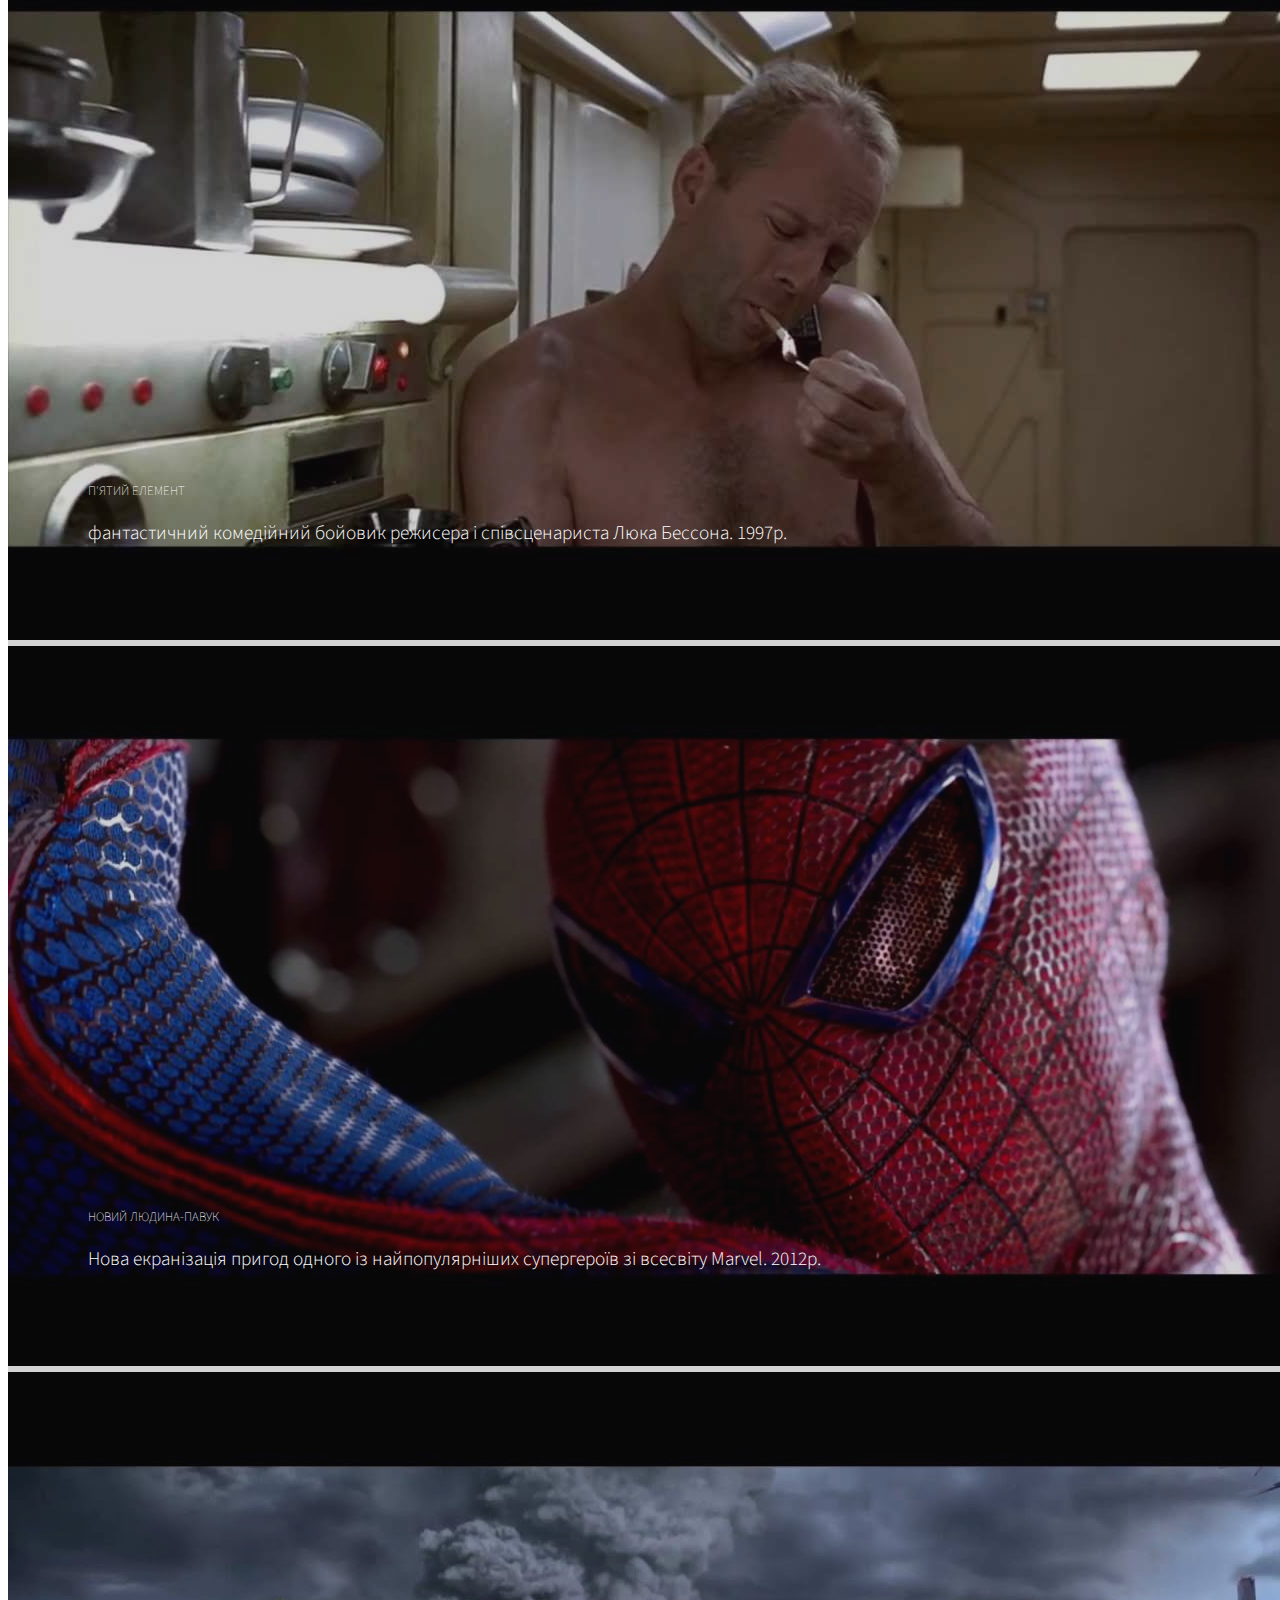
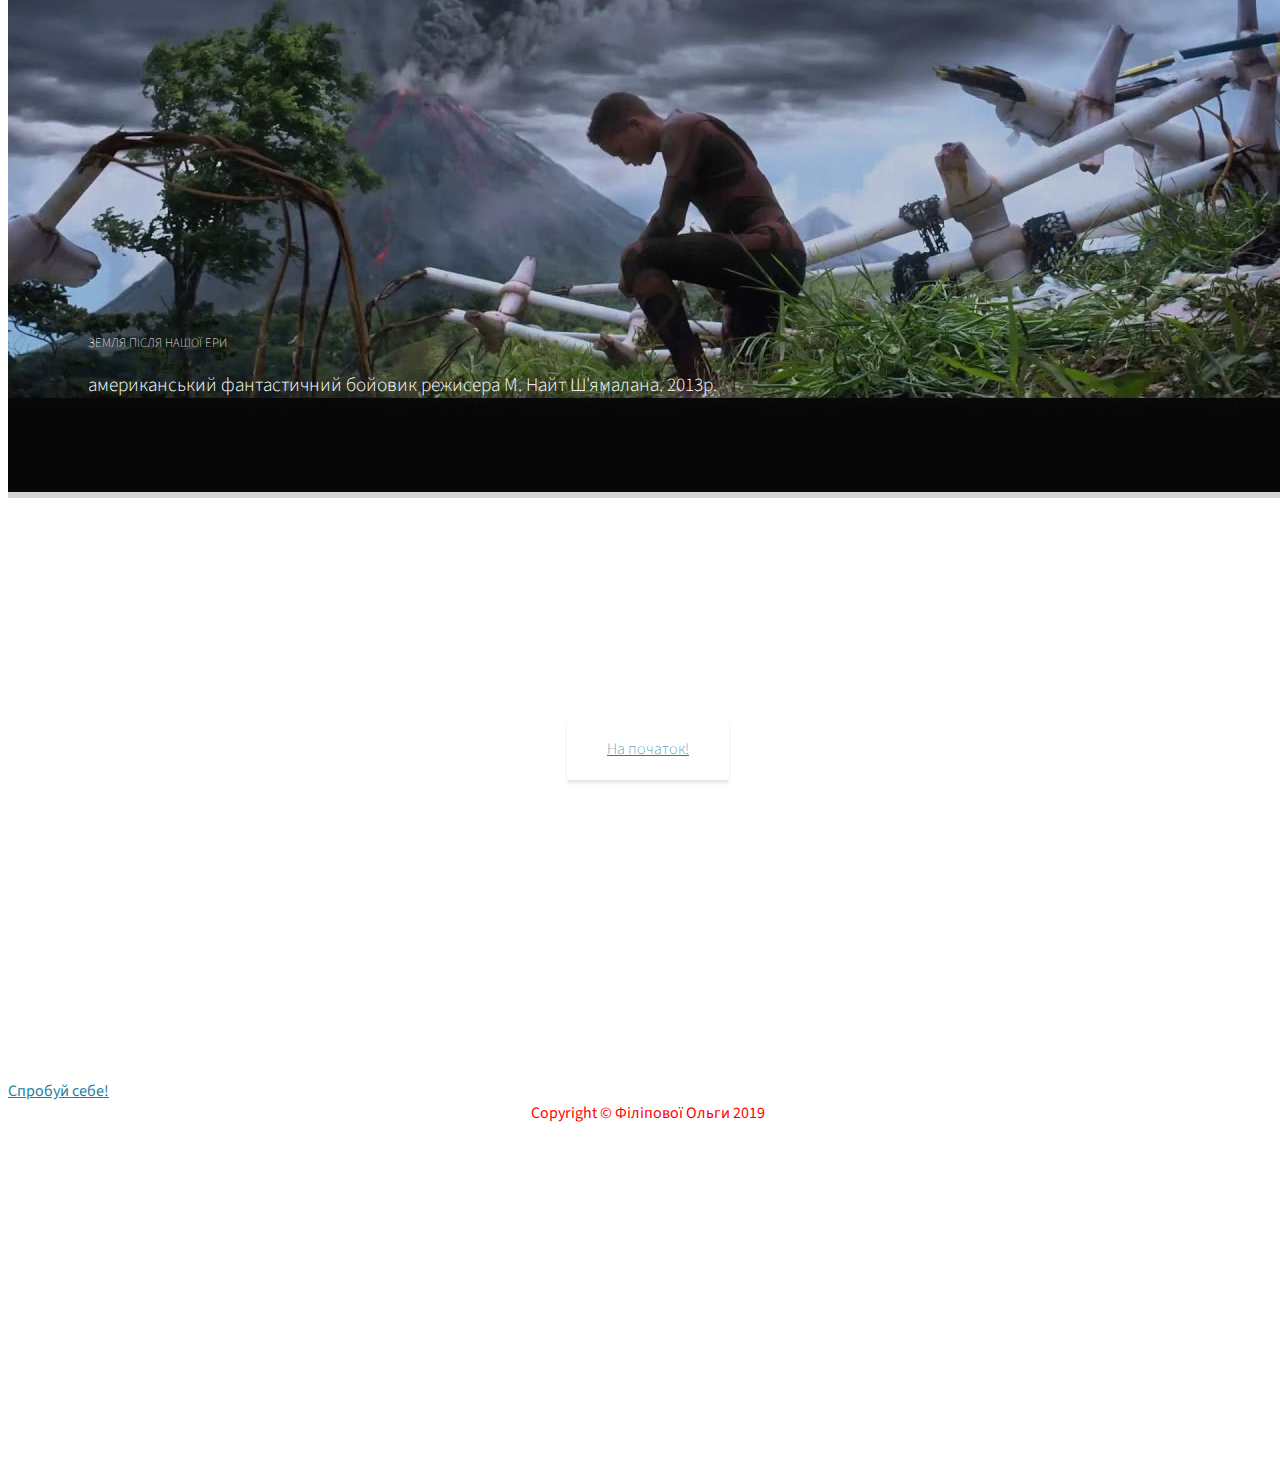
==== commit 813250b4: "Update index.html" ====
--- a/index.html
+++ b/index.html
@@ -152,7 +152,7 @@
   <!-- Call to Action -->
   <section class="content-section bg-primary text-white">
     <div class="container text-center">
-      <center><a href="#" class="btn btn-xl btn-dark" div style="color:black">На початок!</a></center>
+      <center><a href="#" class="btn btn-xl btn-dark> <span style="color:black">На початок!</span></a></center>
     </div>
   </section>
 <!-- Footer -->
